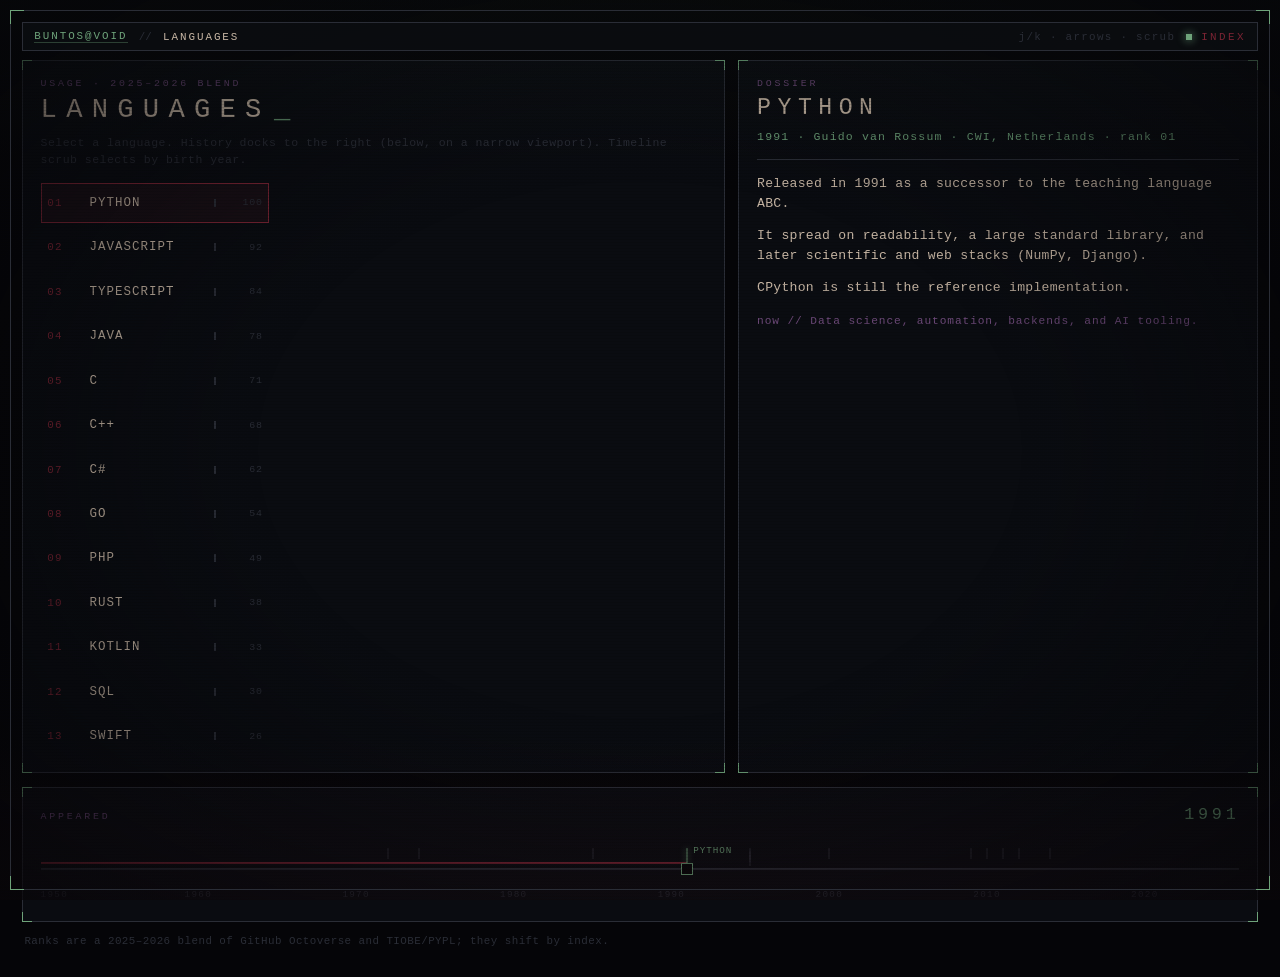
==== docs/langs.html @ 3c8556d7 "Add languages interactive page." ====
<!DOCTYPE html>
<html lang="en">
<head>
  <meta charset="utf-8" />
  <meta name="viewport" content="width=device-width, initial-scale=1" />
  <title>languages // buntos</title>
  <meta name="description" content="Most-used programming languages, ranked, with a brief history of each." />
  <link rel="stylesheet" href="./langs.css" />
</head>
<body>
  <div class="scan" aria-hidden="true"></div>
  <div class="vignette" aria-hidden="true"></div>
  <div class="frame" aria-hidden="true">
    <span class="tick tick-tl"></span>
    <span class="tick tick-tr"></span>
    <span class="tick tick-bl"></span>
    <span class="tick tick-br"></span>
  </div>

  <header class="rail">
    <a href="./">buntos@void</a>
    <span class="rail-sep" aria-hidden="true">//</span>
    <span class="rail-mark">languages</span>
    <span class="rail-spacer"></span>
    <span class="rail-keys">j/k · arrows · scrub</span>
    <span class="rail-live">index</span>
  </header>

  <main class="layout">
    <section class="panel chart" aria-labelledby="chart-title">
      <span class="tick tick-tl" aria-hidden="true"></span>
      <span class="tick tick-tr" aria-hidden="true"></span>
      <span class="tick tick-bl" aria-hidden="true"></span>
      <span class="tick tick-br" aria-hidden="true"></span>
      <p class="kicker">usage · 2025–2026 blend</p>
      <h1 id="chart-title">languages</h1>
      <p class="lede">Select a language. History docks to the right (below, on a narrow viewport). Timeline scrub selects by birth year.</p>
      <ol id="rank" class="rank" role="listbox" aria-label="Languages by blended usage rank" aria-activedescendant=""></ol>
    </section>

    <aside class="panel dock" aria-live="polite">
      <span class="tick tick-tl" aria-hidden="true"></span>
      <span class="tick tick-tr" aria-hidden="true"></span>
      <span class="tick tick-bl" aria-hidden="true"></span>
      <span class="tick tick-br" aria-hidden="true"></span>
      <p class="kicker">dossier</p>
      <p id="dock-name" class="dock-name">—</p>
      <p id="dock-meta" class="dock-meta"></p>
      <div id="dock-body" class="dock-body"></div>
      <p id="dock-now" class="dock-now"></p>
    </aside>
  </main>

  <section class="panel time" aria-labelledby="time-title">
    <span class="tick tick-tl" aria-hidden="true"></span>
    <span class="tick tick-tr" aria-hidden="true"></span>
    <span class="tick tick-bl" aria-hidden="true"></span>
    <span class="tick tick-br" aria-hidden="true"></span>
    <div class="time-head">
      <p class="kicker" id="time-title">appeared</p>
      <p id="year-readout" class="year-readout">1950</p>
    </div>
    <div class="time-track">
      <div id="time-fill" class="time-fill" aria-hidden="true"></div>
      <div id="time-marks" class="time-marks" aria-hidden="true"></div>
      <label class="sr-only" for="year">Timeline year</label>
      <input id="year" type="range" min="1950" max="2026" value="1950" step="1" />
    </div>
    <div class="time-decades" aria-hidden="true">
      <span style="left:0%">1950</span>
      <span style="left:13.16%">1960</span>
      <span style="left:26.32%">1970</span>
      <span style="left:39.47%">1980</span>
      <span style="left:52.63%">1990</span>
      <span style="left:65.79%">2000</span>
      <span style="left:78.95%">2010</span>
      <span style="left:92.11%">2020</span>
    </div>
  </section>

  <p class="footnote">Ranks are a 2025–2026 blend of GitHub Octoverse and TIOBE/PYPL; they shift by index.</p>

  <noscript>
    <p class="footnote">JavaScript is required to browse the index.</p>
  </noscript>

  <script src="./langs.js"></script>
</body>
</html>
---- docs/langs.css ----
:root {
  color-scheme: dark;
  --void: #050508;
  --panel: #0c0e12;
  --hairline: #2a2d36;
  --oxblood: #7a2433;
  --phosphor: #6ea37a;
  --bone: #c9b8a6;
  --violet: #6e4a7a;
  --font: ui-monospace, SFMono-Regular, Menlo, Consolas, monospace;
  --gutter: 22px;
  --year-min: 1950;
  --year-max: 2026;
}

* {
  box-sizing: border-box;
  margin: 0;
  padding: 0;
}

html,
body {
  min-height: 100%;
  background: var(--void);
  color: var(--bone);
  font-family: var(--font);
}

body {
  padding: calc(var(--gutter) + 2.4rem) var(--gutter) 1.2rem;
}

.sr-only {
  position: absolute;
  width: 1px;
  height: 1px;
  padding: 0;
  margin: -1px;
  overflow: hidden;
  clip: rect(0, 0, 0, 0);
  white-space: nowrap;
  border: 0;
}

.scan,
.vignette,
.frame {
  pointer-events: none;
  position: fixed;
}

.scan {
  inset: 0;
  z-index: 4;
  background: repeating-linear-gradient(
    to bottom,
    rgba(5, 5, 8, 0) 0,
    rgba(5, 5, 8, 0) 2px,
    rgba(5, 5, 8, 0.35) 3px
  );
  mix-blend-mode: multiply;
  opacity: 0.72;
}

.vignette {
  inset: 0;
  z-index: 5;
  background:
    radial-gradient(ellipse at center, transparent 42%, rgba(5, 5, 8, 0.72) 100%),
    linear-gradient(180deg, rgba(110, 163, 122, 0.04), transparent 18%, transparent 82%, rgba(122, 36, 51, 0.08));
}

.frame {
  inset: 10px;
  z-index: 6;
  border: 1px solid var(--hairline);
}

.tick {
  position: absolute;
  width: 14px;
  height: 14px;
  border-color: var(--phosphor);
  border-style: solid;
}

.tick-tl { top: -1px; left: -1px; border-width: 1px 0 0 1px; }
.tick-tr { top: -1px; right: -1px; border-width: 1px 1px 0 0; }
.tick-bl { bottom: -1px; left: -1px; border-width: 0 0 1px 1px; }
.tick-br { bottom: -1px; right: -1px; border-width: 0 1px 1px 0; }

.panel .tick {
  width: 10px;
  height: 10px;
}

.rail {
  position: fixed;
  z-index: 7;
  top: 22px;
  left: 22px;
  right: 22px;
  display: flex;
  align-items: center;
  gap: 0.7rem;
  padding: 0.45rem 0.7rem;
  border: 1px solid var(--hairline);
  background: rgba(12, 14, 18, 0.82);
  color: var(--phosphor);
  font-size: 0.68rem;
  letter-spacing: 0.18em;
  text-transform: uppercase;
}

.rail a {
  color: var(--phosphor);
  text-decoration: none;
  border-bottom: 1px solid rgba(110, 163, 122, 0.35);
}

.rail a:hover,
.rail a:focus-visible {
  color: var(--bone);
  border-bottom-color: var(--oxblood);
  outline: none;
}

.rail-mark { color: var(--bone); }
.rail-sep { color: var(--hairline); letter-spacing: 0; }
.rail-spacer { flex: 1; }
.rail-keys {
  color: var(--hairline);
  letter-spacing: 0.12em;
  text-transform: none;
}

.rail-live {
  color: var(--oxblood);
  letter-spacing: 0.22em;
}

.rail-live::before {
  content: "";
  display: inline-block;
  width: 6px;
  height: 6px;
  margin-right: 0.55rem;
  vertical-align: middle;
  background: var(--phosphor);
  box-shadow: 0 0 8px var(--phosphor);
}

.layout {
  position: relative;
  z-index: 3;
  display: grid;
  grid-template-columns: minmax(0, 1.15fr) minmax(16rem, 0.85fr);
  gap: 0.85rem;
}

.panel {
  position: relative;
  border: 1px solid var(--hairline);
  background: rgba(12, 14, 18, 0.9);
  padding: 1.05rem 1.1rem 1rem;
}

.kicker {
  color: var(--violet);
  font-size: 0.62rem;
  letter-spacing: 0.28em;
  text-transform: uppercase;
}

h1 {
  margin-top: 0.3rem;
  color: var(--bone);
  font-size: clamp(1.2rem, 2.6vw, 1.7rem);
  font-weight: 500;
  letter-spacing: 0.34em;
  text-transform: uppercase;
}

h1::after {
  content: "_";
  margin-left: 0.12em;
  color: var(--phosphor);
  animation: caret 1.1s steps(1) infinite;
}

.lede {
  margin: 0.55rem 0 0.9rem;
  color: var(--hairline);
  font-size: 0.72rem;
  letter-spacing: 0.04em;
  line-height: 1.5;
  max-width: 42rem;
}

.rank {
  list-style: none;
  display: flex;
  flex-direction: column;
  gap: 0.28rem;
}

.row {
  display: grid;
  grid-template-columns: 2.1rem 7.2rem minmax(0, 1fr) 2.4rem;
  align-items: center;
  gap: 0.55rem;
  min-height: 2.5rem;
  padding: 0.2rem 0.35rem;
  border: 1px solid transparent;
  background: transparent;
  color: inherit;
  font: inherit;
  text-align: left;
  cursor: pointer;
  touch-action: manipulation;
}

.row:hover,
.row:focus-visible {
  border-color: var(--hairline);
  background: rgba(110, 163, 122, 0.05);
  outline: none;
}

.row[aria-selected="true"] {
  border-color: var(--oxblood);
  background: rgba(122, 36, 51, 0.12);
}

.n {
  color: var(--oxblood);
  font-size: 0.68rem;
  letter-spacing: 0.12em;
}

.lang {
  color: var(--bone);
  font-size: 0.78rem;
  letter-spacing: 0.08em;
  text-transform: uppercase;
  white-space: nowrap;
  overflow: hidden;
  text-overflow: ellipsis;
}

.track {
  height: 8px;
  border: 1px solid var(--hairline);
  background: rgba(5, 5, 8, 0.8);
}

.fill {
  display: block;
  height: 100%;
  width: 0;
  background: var(--phosphor);
  transform-origin: left center;
  transition: width 160ms ease-out;
}

.row[aria-selected="true"] .fill {
  background: var(--bone);
}

.idx {
  color: var(--hairline);
  font-size: 0.62rem;
  letter-spacing: 0.08em;
  text-align: right;
}

.dock {
  min-height: 18rem;
}

.dock-name {
  margin-top: 0.35rem;
  color: var(--bone);
  font-size: clamp(1.05rem, 2.2vw, 1.45rem);
  letter-spacing: 0.28em;
  text-transform: uppercase;
}

.dock-meta {
  margin-top: 0.45rem;
  color: var(--phosphor);
  font-size: 0.72rem;
  letter-spacing: 0.1em;
  line-height: 1.55;
}

.dock-body {
  margin-top: 0.85rem;
  padding-top: 0.85rem;
  border-top: 1px solid var(--hairline);
}

.dock-body p {
  color: var(--bone);
  font-size: 0.82rem;
  line-height: 1.55;
  letter-spacing: 0.02em;
}

.dock-body p + p {
  margin-top: 0.7rem;
}

.dock-now {
  margin-top: 0.95rem;
  color: var(--violet);
  font-size: 0.7rem;
  letter-spacing: 0.08em;
  line-height: 1.5;
}

.time {
  position: relative;
  z-index: 3;
  margin-top: 0.85rem;
}

.time-head {
  display: flex;
  align-items: baseline;
  justify-content: space-between;
  gap: 1rem;
}

.year-readout {
  color: var(--phosphor);
  font-size: 1.05rem;
  letter-spacing: 0.22em;
}

.time-track {
  position: relative;
  margin-top: 1.35rem;
  height: 2.4rem;
}

.time-fill {
  position: absolute;
  left: 0;
  top: 1.05rem;
  height: 2px;
  width: 0;
  background: var(--oxblood);
  pointer-events: none;
}

.time-marks {
  position: absolute;
  inset: 0 0 auto 0;
  height: 100%;
  pointer-events: none;
}

.mark {
  position: absolute;
  top: 0.15rem;
  width: 1px;
  height: 0.7rem;
  background: var(--hairline);
  transform: translateX(-0.5px);
}

.mark.is-on {
  height: 1.15rem;
  background: var(--phosphor);
  box-shadow: 0 0 6px var(--phosphor);
}

.mark-lab {
  position: absolute;
  top: -0.05rem;
  left: 4px;
  color: var(--phosphor);
  font-size: 0.58rem;
  letter-spacing: 0.1em;
  text-transform: uppercase;
  white-space: nowrap;
}

.time-track input[type="range"] {
  position: absolute;
  left: 0;
  right: 0;
  top: 0.7rem;
  width: 100%;
  height: 1.6rem;
  margin: 0;
  background: transparent;
  -webkit-appearance: none;
  appearance: none;
  cursor: ew-resize;
}

.time-track input[type="range"]::-webkit-slider-runnable-track {
  height: 2px;
  background: var(--hairline);
}

.time-track input[type="range"]::-moz-range-track {
  height: 2px;
  background: var(--hairline);
  border: 0;
}

.time-track input[type="range"]::-webkit-slider-thumb {
  -webkit-appearance: none;
  appearance: none;
  width: 12px;
  height: 12px;
  margin-top: -5px;
  border: 1px solid var(--phosphor);
  background: var(--void);
  border-radius: 0;
}

.time-track input[type="range"]::-moz-range-thumb {
  width: 12px;
  height: 12px;
  border: 1px solid var(--phosphor);
  background: var(--void);
  border-radius: 0;
}

.time-track input[type="range"]:focus-visible {
  outline: 1px solid var(--phosphor);
  outline-offset: 4px;
}

.time-decades {
  position: relative;
  height: 1rem;
  margin-top: 0.35rem;
  color: var(--hairline);
  font-size: 0.58rem;
  letter-spacing: 0.14em;
}

.time-decades span {
  position: absolute;
  top: 0;
  transform: translateX(-50%);
}

.time-decades span:first-child {
  transform: none;
}

.footnote {
  position: relative;
  z-index: 3;
  margin: 0.75rem 0.15rem 0.4rem;
  color: var(--hairline);
  font-size: 0.68rem;
  letter-spacing: 0.04em;
  line-height: 1.45;
}

@keyframes caret {
  50% { opacity: 0; }
}

@media (prefers-reduced-motion: reduce) {
  h1::after { animation: none; }
  .fill { transition: none; }
  .scan { opacity: 0.35; }
}

@media (max-width: 860px) {
  .layout {
    grid-template-columns: 1fr;
  }

  .rail {
    letter-spacing: 0.1em;
    gap: 0.4rem;
  }

  .rail-keys,
  .rail-live {
    display: none;
  }

  .row {
    grid-template-columns: 1.8rem 6.2rem minmax(0, 1fr) 2.2rem;
    min-height: 2.7rem;
  }

  .dock {
    min-height: 0;
  }
}

@media (max-width: 520px) {
  body {
    padding: calc(var(--gutter) + 2.6rem) 0.85rem 1rem;
  }

  .rail {
    left: 12px;
    right: 12px;
    top: 16px;
  }

  .row {
    grid-template-columns: 1.6rem minmax(0, 1fr);
    grid-template-rows: auto auto;
    min-height: 2.85rem;
    padding: 0.35rem 0.4rem;
  }

  .track {
    grid-column: 2 / -1;
  }

  .idx {
    display: none;
  }

  .time-decades span:nth-child(even) {
    display: none;
  }
}
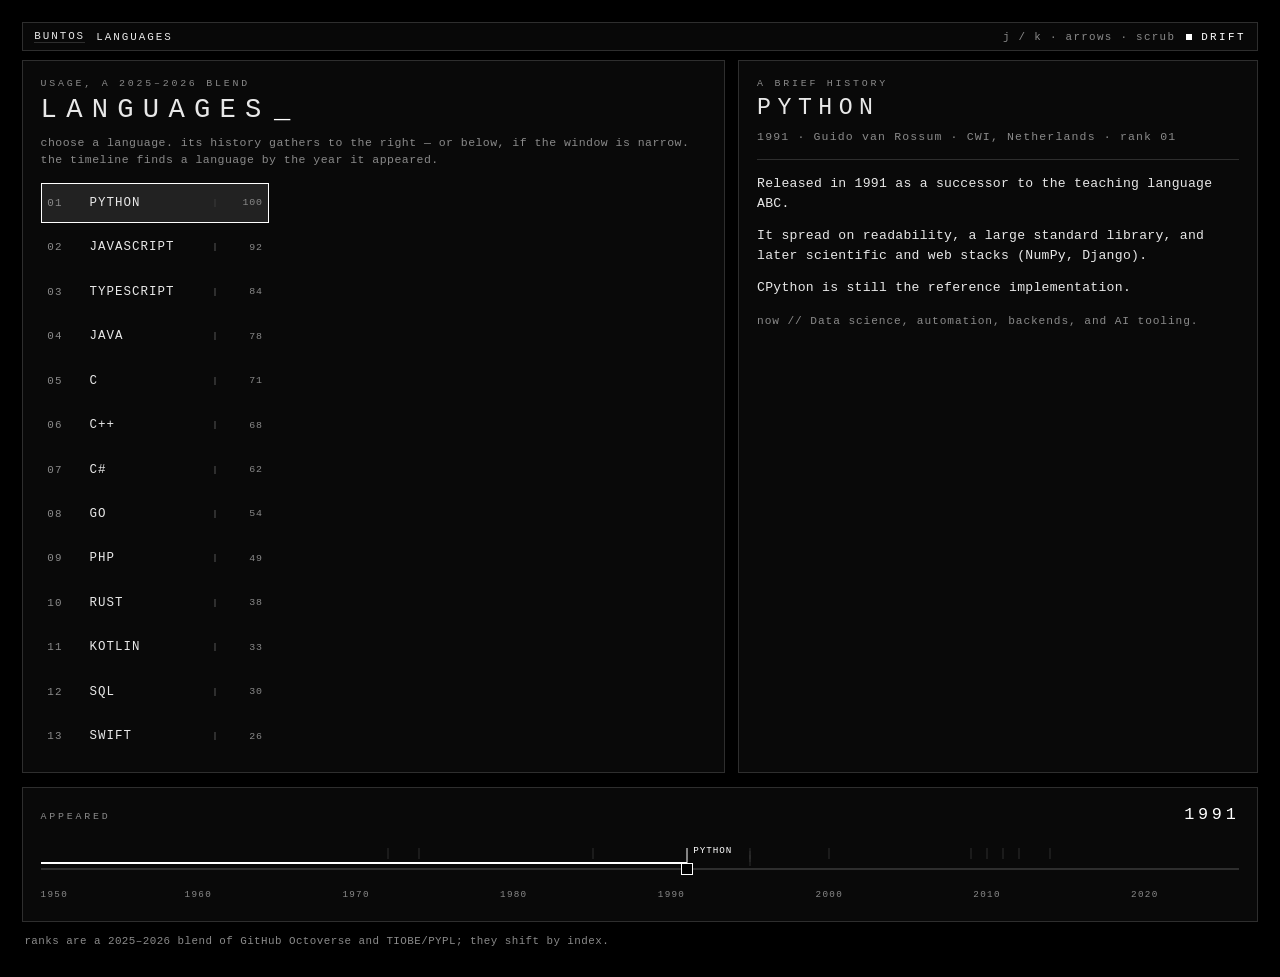
==== commit 64d999e8: "Restyle languages page HTML as fog and drift." ====
--- a/docs/langs.html
+++ b/docs/langs.html
@@ -3,47 +3,35 @@
 <head>
   <meta charset="utf-8" />
   <meta name="viewport" content="width=device-width, initial-scale=1" />
-  <title>languages // buntos</title>
+  <title>languages · buntos</title>
   <meta name="description" content="Most-used programming languages, ranked, with a brief history of each." />
   <link rel="stylesheet" href="./langs.css" />
 </head>
 <body>
-  <div class="scan" aria-hidden="true"></div>
-  <div class="vignette" aria-hidden="true"></div>
-  <div class="frame" aria-hidden="true">
-    <span class="tick tick-tl"></span>
-    <span class="tick tick-tr"></span>
-    <span class="tick tick-bl"></span>
-    <span class="tick tick-br"></span>
+  <div class="mist" aria-hidden="true">
+    <span class="orb orb-a"></span>
+    <span class="orb orb-b"></span>
+    <span class="orb orb-c"></span>
   </div>
 
   <header class="rail">
-    <a href="./">buntos@void</a>
-    <span class="rail-sep" aria-hidden="true">//</span>
+    <a href="./">Buntos</a>
     <span class="rail-mark">languages</span>
     <span class="rail-spacer"></span>
-    <span class="rail-keys">j/k · arrows · scrub</span>
-    <span class="rail-live">index</span>
+    <span class="rail-keys">j / k · arrows · scrub</span>
+    <span class="rail-live">drift</span>
   </header>
 
   <main class="layout">
     <section class="panel chart" aria-labelledby="chart-title">
-      <span class="tick tick-tl" aria-hidden="true"></span>
-      <span class="tick tick-tr" aria-hidden="true"></span>
-      <span class="tick tick-bl" aria-hidden="true"></span>
-      <span class="tick tick-br" aria-hidden="true"></span>
-      <p class="kicker">usage · 2025–2026 blend</p>
+      <p class="kicker">usage, a 2025–2026 blend</p>
       <h1 id="chart-title">languages</h1>
-      <p class="lede">Select a language. History docks to the right (below, on a narrow viewport). Timeline scrub selects by birth year.</p>
+      <p class="lede">choose a language. its history gathers to the right — or below, if the window is narrow. the timeline finds a language by the year it appeared.</p>
       <ol id="rank" class="rank" role="listbox" aria-label="Languages by blended usage rank" aria-activedescendant=""></ol>
     </section>
 
     <aside class="panel dock" aria-live="polite">
-      <span class="tick tick-tl" aria-hidden="true"></span>
-      <span class="tick tick-tr" aria-hidden="true"></span>
-      <span class="tick tick-bl" aria-hidden="true"></span>
-      <span class="tick tick-br" aria-hidden="true"></span>
-      <p class="kicker">dossier</p>
+      <p class="kicker">a brief history</p>
       <p id="dock-name" class="dock-name">—</p>
       <p id="dock-meta" class="dock-meta"></p>
       <div id="dock-body" class="dock-body"></div>
@@ -52,10 +40,6 @@
   </main>
 
   <section class="panel time" aria-labelledby="time-title">
-    <span class="tick tick-tl" aria-hidden="true"></span>
-    <span class="tick tick-tr" aria-hidden="true"></span>
-    <span class="tick tick-bl" aria-hidden="true"></span>
-    <span class="tick tick-br" aria-hidden="true"></span>
     <div class="time-head">
       <p class="kicker" id="time-title">appeared</p>
       <p id="year-readout" class="year-readout">1950</p>
@@ -78,10 +62,10 @@
     </div>
   </section>
 
-  <p class="footnote">Ranks are a 2025–2026 blend of GitHub Octoverse and TIOBE/PYPL; they shift by index.</p>
+  <p class="footnote">ranks are a 2025–2026 blend of GitHub Octoverse and TIOBE/PYPL; they shift by index.</p>
 
   <noscript>
-    <p class="footnote">JavaScript is required to browse the index.</p>
+    <p class="footnote">javascript is needed to wander the list.</p>
   </noscript>
 
   <script src="./langs.js"></script>
--- a/docs/langs.css
+++ b/docs/langs.css
@@ -1,12 +1,11 @@
 :root {
   color-scheme: dark;
-  --void: #050508;
-  --panel: #0c0e12;
-  --hairline: #2a2d36;
-  --oxblood: #7a2433;
-  --phosphor: #6ea37a;
-  --bone: #c9b8a6;
-  --violet: #6e4a7a;
+  --void: #000000;
+  --panel: #0a0a0a;
+  --hairline: #2e2e2e;
+  --dim: #8a8a8a;
+  --paper: #e8e8e8;
+  --white: #ffffff;
   --font: ui-monospace, SFMono-Regular, Menlo, Consolas, monospace;
   --gutter: 22px;
   --year-min: 1950;
@@ -23,7 +22,7 @@
 body {
   min-height: 100%;
   background: var(--void);
-  color: var(--bone);
+  color: var(--paper);
   font-family: var(--font);
 }
 
@@ -55,20 +54,22 @@
   z-index: 4;
   background: repeating-linear-gradient(
     to bottom,
-    rgba(5, 5, 8, 0) 0,
-    rgba(5, 5, 8, 0) 2px,
-    rgba(5, 5, 8, 0.35) 3px
+    rgba(0, 0, 0, 0) 0,
+    rgba(0, 0, 0, 0) 2px,
+    rgba(0, 0, 0, 0.42) 3px
   );
   mix-blend-mode: multiply;
-  opacity: 0.72;
+  opacity: 0.78;
 }
 
 .vignette {
   inset: 0;
   z-index: 5;
-  background:
-    radial-gradient(ellipse at center, transparent 42%, rgba(5, 5, 8, 0.72) 100%),
-    linear-gradient(180deg, rgba(110, 163, 122, 0.04), transparent 18%, transparent 82%, rgba(122, 36, 51, 0.08));
+  background: radial-gradient(
+    ellipse at center,
+    rgba(0, 0, 0, 0) 42%,
+    rgba(0, 0, 0, 0.82) 100%
+  );
 }
 
 .frame {
@@ -81,7 +82,7 @@
   position: absolute;
   width: 14px;
   height: 14px;
-  border-color: var(--phosphor);
+  border-color: var(--white);
   border-style: solid;
 }
 
@@ -106,37 +107,37 @@
   gap: 0.7rem;
   padding: 0.45rem 0.7rem;
   border: 1px solid var(--hairline);
-  background: rgba(12, 14, 18, 0.82);
-  color: var(--phosphor);
+  background: rgba(10, 10, 10, 0.88);
+  color: var(--dim);
   font-size: 0.68rem;
   letter-spacing: 0.18em;
   text-transform: uppercase;
 }
 
 .rail a {
-  color: var(--phosphor);
+  color: var(--paper);
   text-decoration: none;
-  border-bottom: 1px solid rgba(110, 163, 122, 0.35);
+  border-bottom: 1px solid var(--hairline);
 }
 
 .rail a:hover,
 .rail a:focus-visible {
-  color: var(--bone);
-  border-bottom-color: var(--oxblood);
+  color: var(--white);
+  border-bottom-color: var(--white);
   outline: none;
 }
 
-.rail-mark { color: var(--bone); }
+.rail-mark { color: var(--paper); }
 .rail-sep { color: var(--hairline); letter-spacing: 0; }
 .rail-spacer { flex: 1; }
 .rail-keys {
-  color: var(--hairline);
+  color: var(--dim);
   letter-spacing: 0.12em;
   text-transform: none;
 }
 
 .rail-live {
-  color: var(--oxblood);
+  color: var(--white);
   letter-spacing: 0.22em;
 }
 
@@ -147,8 +148,7 @@
   height: 6px;
   margin-right: 0.55rem;
   vertical-align: middle;
-  background: var(--phosphor);
-  box-shadow: 0 0 8px var(--phosphor);
+  background: var(--white);
 }
 
 .layout {
@@ -162,12 +162,12 @@
 .panel {
   position: relative;
   border: 1px solid var(--hairline);
-  background: rgba(12, 14, 18, 0.9);
+  background: rgba(10, 10, 10, 0.92);
   padding: 1.05rem 1.1rem 1rem;
 }
 
 .kicker {
-  color: var(--violet);
+  color: var(--dim);
   font-size: 0.62rem;
   letter-spacing: 0.28em;
   text-transform: uppercase;
@@ -175,7 +175,7 @@
 
 h1 {
   margin-top: 0.3rem;
-  color: var(--bone);
+  color: var(--paper);
   font-size: clamp(1.2rem, 2.6vw, 1.7rem);
   font-weight: 500;
   letter-spacing: 0.34em;
@@ -185,13 +185,13 @@
 h1::after {
   content: "_";
   margin-left: 0.12em;
-  color: var(--phosphor);
+  color: var(--white);
   animation: caret 1.1s steps(1) infinite;
 }
 
 .lede {
   margin: 0.55rem 0 0.9rem;
-  color: var(--hairline);
+  color: var(--dim);
   font-size: 0.72rem;
   letter-spacing: 0.04em;
   line-height: 1.5;
@@ -223,24 +223,24 @@
 
 .row:hover,
 .row:focus-visible {
-  border-color: var(--hairline);
-  background: rgba(110, 163, 122, 0.05);
+  border-color: var(--white);
+  background: rgba(255, 255, 255, 0.06);
   outline: none;
 }
 
 .row[aria-selected="true"] {
-  border-color: var(--oxblood);
-  background: rgba(122, 36, 51, 0.12);
+  border-color: var(--white);
+  background: rgba(255, 255, 255, 0.1);
 }
 
 .n {
-  color: var(--oxblood);
+  color: var(--dim);
   font-size: 0.68rem;
   letter-spacing: 0.12em;
 }
 
 .lang {
-  color: var(--bone);
+  color: var(--paper);
   font-size: 0.78rem;
   letter-spacing: 0.08em;
   text-transform: uppercase;
@@ -252,24 +252,26 @@
 .track {
   height: 8px;
   border: 1px solid var(--hairline);
-  background: rgba(5, 5, 8, 0.8);
+  background: var(--void);
 }
 
 .fill {
   display: block;
   height: 100%;
   width: 0;
-  background: var(--phosphor);
+  background: var(--dim);
   transform-origin: left center;
   transition: width 160ms ease-out;
 }
 
+.row:hover .fill,
+.row:focus-visible .fill,
 .row[aria-selected="true"] .fill {
-  background: var(--bone);
+  background: var(--white);
 }
 
 .idx {
-  color: var(--hairline);
+  color: var(--dim);
   font-size: 0.62rem;
   letter-spacing: 0.08em;
   text-align: right;
@@ -281,7 +283,7 @@
 
 .dock-name {
   margin-top: 0.35rem;
-  color: var(--bone);
+  color: var(--paper);
   font-size: clamp(1.05rem, 2.2vw, 1.45rem);
   letter-spacing: 0.28em;
   text-transform: uppercase;
@@ -289,7 +291,7 @@
 
 .dock-meta {
   margin-top: 0.45rem;
-  color: var(--phosphor);
+  color: var(--dim);
   font-size: 0.72rem;
   letter-spacing: 0.1em;
   line-height: 1.55;
@@ -302,7 +304,7 @@
 }
 
 .dock-body p {
-  color: var(--bone);
+  color: var(--paper);
   font-size: 0.82rem;
   line-height: 1.55;
   letter-spacing: 0.02em;
@@ -314,7 +316,7 @@
 
 .dock-now {
   margin-top: 0.95rem;
-  color: var(--violet);
+  color: var(--dim);
   font-size: 0.7rem;
   letter-spacing: 0.08em;
   line-height: 1.5;
@@ -334,7 +336,7 @@
 }
 
 .year-readout {
-  color: var(--phosphor);
+  color: var(--white);
   font-size: 1.05rem;
   letter-spacing: 0.22em;
 }
@@ -351,7 +353,7 @@
   top: 1.05rem;
   height: 2px;
   width: 0;
-  background: var(--oxblood);
+  background: var(--white);
   pointer-events: none;
 }
 
@@ -373,15 +375,14 @@
 
 .mark.is-on {
   height: 1.15rem;
-  background: var(--phosphor);
-  box-shadow: 0 0 6px var(--phosphor);
+  background: var(--white);
 }
 
 .mark-lab {
   position: absolute;
   top: -0.05rem;
   left: 4px;
-  color: var(--phosphor);
+  color: var(--white);
   font-size: 0.58rem;
   letter-spacing: 0.1em;
   text-transform: uppercase;
@@ -419,7 +420,7 @@
   width: 12px;
   height: 12px;
   margin-top: -5px;
-  border: 1px solid var(--phosphor);
+  border: 1px solid var(--white);
   background: var(--void);
   border-radius: 0;
 }
@@ -427,13 +428,13 @@
 .time-track input[type="range"]::-moz-range-thumb {
   width: 12px;
   height: 12px;
-  border: 1px solid var(--phosphor);
+  border: 1px solid var(--white);
   background: var(--void);
   border-radius: 0;
 }
 
 .time-track input[type="range"]:focus-visible {
-  outline: 1px solid var(--phosphor);
+  outline: 1px solid var(--white);
   outline-offset: 4px;
 }
 
@@ -441,7 +442,7 @@
   position: relative;
   height: 1rem;
   margin-top: 0.35rem;
-  color: var(--hairline);
+  color: var(--dim);
   font-size: 0.58rem;
   letter-spacing: 0.14em;
 }
@@ -460,7 +461,7 @@
   position: relative;
   z-index: 3;
   margin: 0.75rem 0.15rem 0.4rem;
-  color: var(--hairline);
+  color: var(--dim);
   font-size: 0.68rem;
   letter-spacing: 0.04em;
   line-height: 1.45;
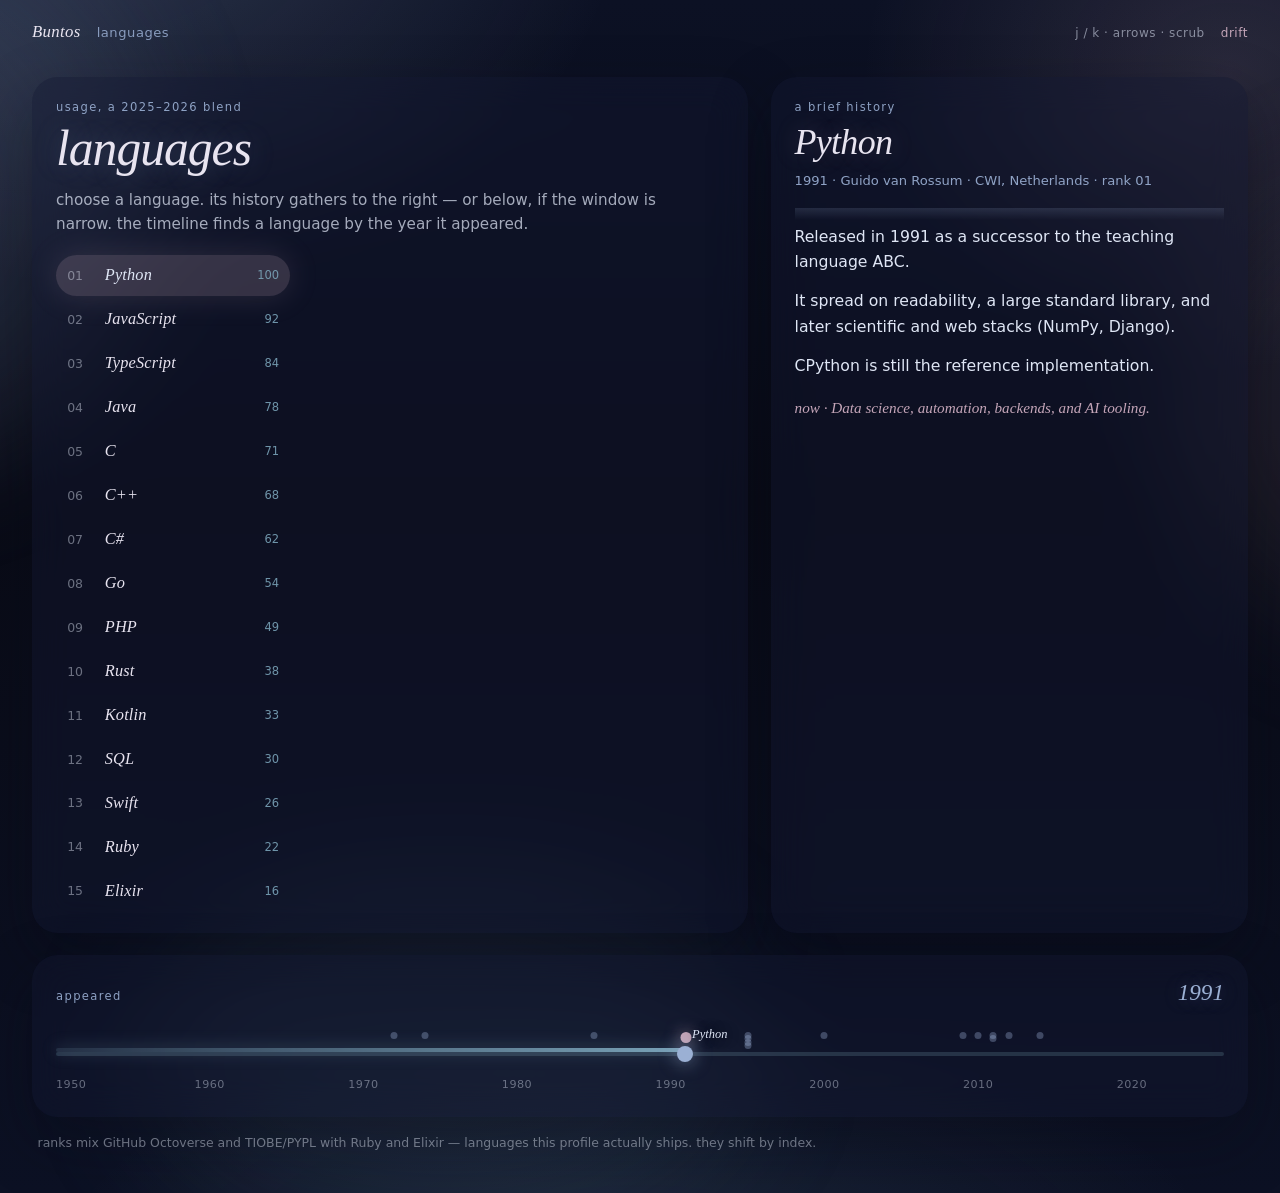
==== commit 9692c18e: "Note Ruby and Elixir in the languages footnote" ====
--- a/docs/langs.html
+++ b/docs/langs.html
@@ -62,7 +62,7 @@
     </div>
   </section>
 
-  <p class="footnote">ranks are a 2025–2026 blend of GitHub Octoverse and TIOBE/PYPL; they shift by index.</p>
+  <p class="footnote">ranks mix GitHub Octoverse and TIOBE/PYPL with Ruby and Elixir — languages this profile actually ships. they shift by index.</p>
 
   <noscript>
     <p class="footnote">javascript is needed to wander the list.</p>
--- a/docs/langs.css
+++ b/docs/langs.css
@@ -1,13 +1,16 @@
 :root {
   color-scheme: dark;
-  --void: #000000;
-  --panel: #0a0a0a;
-  --hairline: #2e2e2e;
-  --dim: #8a8a8a;
-  --paper: #e8e8e8;
-  --white: #ffffff;
-  --font: ui-monospace, SFMono-Regular, Menlo, Consolas, monospace;
-  --gutter: 22px;
+  --night: #090b16;
+  --fog: #0c1124;
+  --mist: #141a33;
+  --ink: #e8e4f0;
+  --veil: #dfe6f5;
+  --rose: #c4a5b8;
+  --water: #7aa3b8;
+  --bloom: #9bb0d4;
+  --serif: Georgia, "Iowan Old Style", "Palatino Linotype", Palatino, serif;
+  --sans: system-ui, -apple-system, "Segoe UI", sans-serif;
+  --gutter: 2rem;
   --year-min: 1950;
   --year-max: 2026;
 }
@@ -21,13 +24,20 @@
 html,
 body {
   min-height: 100%;
-  background: var(--void);
-  color: var(--paper);
-  font-family: var(--font);
+  background: var(--night);
+  color: var(--ink);
+  font-family: var(--sans);
 }
 
 body {
-  padding: calc(var(--gutter) + 2.4rem) var(--gutter) 1.2rem;
+  position: relative;
+  overflow-x: hidden;
+  padding: calc(var(--gutter) + 2.8rem) var(--gutter) 2rem;
+  background:
+    radial-gradient(ellipse 70% 55% at 8% -8%, rgba(155, 176, 212, 0.22), transparent 58%),
+    radial-gradient(ellipse 55% 48% at 96% 6%, rgba(196, 165, 184, 0.16), transparent 52%),
+    radial-gradient(ellipse 80% 40% at 50% 108%, rgba(122, 163, 184, 0.14), transparent 58%),
+    linear-gradient(180deg, var(--fog) 0%, var(--night) 42%, #0c1124 100%);
 }
 
 .sr-only {
@@ -42,238 +52,248 @@
   border: 0;
 }
 
-.scan,
-.vignette,
-.frame {
+.mist {
   pointer-events: none;
   position: fixed;
-}
-
-.scan {
-  inset: 0;
-  z-index: 4;
-  background: repeating-linear-gradient(
-    to bottom,
-    rgba(0, 0, 0, 0) 0,
-    rgba(0, 0, 0, 0) 2px,
-    rgba(0, 0, 0, 0.42) 3px
-  );
-  mix-blend-mode: multiply;
-  opacity: 0.78;
-}
-
-.vignette {
-  inset: 0;
-  z-index: 5;
-  background: radial-gradient(
-    ellipse at center,
-    rgba(0, 0, 0, 0) 42%,
-    rgba(0, 0, 0, 0.82) 100%
-  );
-}
-
-.frame {
-  inset: 10px;
-  z-index: 6;
-  border: 1px solid var(--hairline);
-}
-
-.tick {
-  position: absolute;
-  width: 14px;
-  height: 14px;
-  border-color: var(--white);
-  border-style: solid;
-}
-
-.tick-tl { top: -1px; left: -1px; border-width: 1px 0 0 1px; }
-.tick-tr { top: -1px; right: -1px; border-width: 1px 1px 0 0; }
-.tick-bl { bottom: -1px; left: -1px; border-width: 0 0 1px 1px; }
-.tick-br { bottom: -1px; right: -1px; border-width: 0 1px 1px 0; }
-
-.panel .tick {
-  width: 10px;
-  height: 10px;
+  inset: -20%;
+  z-index: 0;
+}
+
+.orb {
+  position: absolute;
+  border-radius: 50%;
+  filter: blur(72px);
+  opacity: 0.55;
+  will-change: transform;
+}
+
+.orb-a {
+  width: 42vw;
+  height: 42vw;
+  min-width: 18rem;
+  min-height: 18rem;
+  left: -8%;
+  top: 8%;
+  background: rgba(155, 176, 212, 0.28);
+  animation: drift-a 36s ease-in-out infinite;
+}
+
+.orb-b {
+  width: 36vw;
+  height: 36vw;
+  min-width: 16rem;
+  min-height: 16rem;
+  right: -6%;
+  top: 28%;
+  background: rgba(196, 165, 184, 0.22);
+  animation: drift-b 44s ease-in-out infinite;
+}
+
+.orb-c {
+  width: 48vw;
+  height: 28vw;
+  min-width: 20rem;
+  min-height: 12rem;
+  left: 22%;
+  bottom: -12%;
+  background: rgba(122, 163, 184, 0.2);
+  animation: drift-c 40s ease-in-out infinite;
+}
+
+@keyframes drift-a {
+  0%, 100% { transform: translate(0, 0) scale(1); }
+  50% { transform: translate(6%, 8%) scale(1.08); }
+}
+
+@keyframes drift-b {
+  0%, 100% { transform: translate(0, 0) scale(1); }
+  50% { transform: translate(-8%, -5%) scale(1.12); }
+}
+
+@keyframes drift-c {
+  0%, 100% { transform: translate(0, 0) scale(1); }
+  50% { transform: translate(4%, -10%) scale(1.05); }
 }
 
 .rail {
   position: fixed;
-  z-index: 7;
-  top: 22px;
-  left: 22px;
-  right: 22px;
+  z-index: 4;
+  top: 1.35rem;
+  left: var(--gutter);
+  right: var(--gutter);
   display: flex;
-  align-items: center;
-  gap: 0.7rem;
-  padding: 0.45rem 0.7rem;
-  border: 1px solid var(--hairline);
-  background: rgba(10, 10, 10, 0.88);
-  color: var(--dim);
-  font-size: 0.68rem;
-  letter-spacing: 0.18em;
-  text-transform: uppercase;
+  align-items: baseline;
+  gap: 1rem;
+  color: var(--veil);
+  font-size: 0.82rem;
+  letter-spacing: 0.04em;
+  text-transform: lowercase;
 }
 
 .rail a {
-  color: var(--paper);
+  color: var(--ink);
+  font-family: var(--serif);
+  font-style: italic;
+  font-size: 1.05rem;
+  letter-spacing: 0.02em;
   text-decoration: none;
-  border-bottom: 1px solid var(--hairline);
+  text-transform: none;
 }
 
 .rail a:hover,
 .rail a:focus-visible {
-  color: var(--white);
-  border-bottom-color: var(--white);
+  color: var(--bloom);
   outline: none;
 }
 
-.rail-mark { color: var(--paper); }
-.rail-sep { color: var(--hairline); letter-spacing: 0; }
+.rail-mark {
+  color: var(--bloom);
+  opacity: 0.85;
+}
+
 .rail-spacer { flex: 1; }
+
 .rail-keys {
-  color: var(--dim);
+  color: rgba(223, 230, 245, 0.55);
+  font-size: 0.75rem;
+}
+
+.rail-live {
+  color: var(--rose);
+  font-size: 0.75rem;
+}
+
+.layout,
+.time,
+.footnote {
+  position: relative;
+  z-index: 2;
+}
+
+.layout {
+  display: grid;
+  grid-template-columns: minmax(0, 1.2fr) minmax(16rem, 0.8fr);
+  gap: 1.4rem;
+}
+
+.panel {
+  background: rgba(20, 26, 51, 0.42);
+  border-radius: 1.6rem;
+  padding: 1.45rem 1.5rem 1.35rem;
+  box-shadow: 0 24px 60px rgba(9, 11, 22, 0.35);
+  backdrop-filter: blur(18px);
+}
+
+.kicker {
+  color: rgba(155, 176, 212, 0.9);
+  font-size: 0.72rem;
   letter-spacing: 0.12em;
-  text-transform: none;
-}
-
-.rail-live {
-  color: var(--white);
-  letter-spacing: 0.22em;
-}
-
-.rail-live::before {
-  content: "";
-  display: inline-block;
-  width: 6px;
-  height: 6px;
-  margin-right: 0.55rem;
-  vertical-align: middle;
-  background: var(--white);
-}
-
-.layout {
-  position: relative;
-  z-index: 3;
-  display: grid;
-  grid-template-columns: minmax(0, 1.15fr) minmax(16rem, 0.85fr);
-  gap: 0.85rem;
-}
-
-.panel {
-  position: relative;
-  border: 1px solid var(--hairline);
-  background: rgba(10, 10, 10, 0.92);
-  padding: 1.05rem 1.1rem 1rem;
-}
-
-.kicker {
-  color: var(--dim);
-  font-size: 0.62rem;
-  letter-spacing: 0.28em;
-  text-transform: uppercase;
+  text-transform: lowercase;
 }
 
 h1 {
-  margin-top: 0.3rem;
-  color: var(--paper);
-  font-size: clamp(1.2rem, 2.6vw, 1.7rem);
-  font-weight: 500;
-  letter-spacing: 0.34em;
-  text-transform: uppercase;
-}
-
-h1::after {
-  content: "_";
-  margin-left: 0.12em;
-  color: var(--white);
-  animation: caret 1.1s steps(1) infinite;
+  margin-top: 0.35rem;
+  color: var(--ink);
+  font-family: var(--serif);
+  font-size: clamp(2rem, 4.4vw, 3.1rem);
+  font-weight: 400;
+  font-style: italic;
+  letter-spacing: -0.02em;
+  text-transform: lowercase;
+  text-shadow: 0 0 28px rgba(155, 176, 212, 0.28);
 }
 
 .lede {
-  margin: 0.55rem 0 0.9rem;
-  color: var(--dim);
-  font-size: 0.72rem;
-  letter-spacing: 0.04em;
-  line-height: 1.5;
-  max-width: 42rem;
+  margin: 0.7rem 0 1.15rem;
+  color: rgba(223, 230, 245, 0.72);
+  font-size: 0.95rem;
+  line-height: 1.6;
+  max-width: 38rem;
 }
 
 .rank {
   list-style: none;
   display: flex;
   flex-direction: column;
-  gap: 0.28rem;
+  gap: 0.2rem;
 }
 
 .row {
   display: grid;
-  grid-template-columns: 2.1rem 7.2rem minmax(0, 1fr) 2.4rem;
+  grid-template-columns: 1.7rem 7.4rem minmax(0, 1fr) 2.2rem;
   align-items: center;
-  gap: 0.55rem;
-  min-height: 2.5rem;
-  padding: 0.2rem 0.35rem;
-  border: 1px solid transparent;
+  gap: 0.65rem;
+  min-height: 2.55rem;
+  padding: 0.28rem 0.7rem;
+  border: 0;
+  border-radius: 999px;
   background: transparent;
   color: inherit;
   font: inherit;
   text-align: left;
   cursor: pointer;
   touch-action: manipulation;
+  transition: background 220ms ease, box-shadow 220ms ease;
 }
 
 .row:hover,
 .row:focus-visible {
-  border-color: var(--white);
-  background: rgba(255, 255, 255, 0.06);
+  background: rgba(155, 176, 212, 0.12);
   outline: none;
 }
 
 .row[aria-selected="true"] {
-  border-color: var(--white);
-  background: rgba(255, 255, 255, 0.1);
+  background: rgba(196, 165, 184, 0.22);
+  box-shadow: 0 0 32px rgba(196, 165, 184, 0.16);
 }
 
 .n {
-  color: var(--dim);
-  font-size: 0.68rem;
-  letter-spacing: 0.12em;
+  color: rgba(223, 230, 245, 0.45);
+  font-size: 0.78rem;
 }
 
 .lang {
-  color: var(--paper);
-  font-size: 0.78rem;
-  letter-spacing: 0.08em;
-  text-transform: uppercase;
+  color: var(--ink);
+  font-family: var(--serif);
+  font-size: 1.02rem;
+  font-style: italic;
+  letter-spacing: 0.01em;
   white-space: nowrap;
   overflow: hidden;
   text-overflow: ellipsis;
 }
 
+.row[aria-selected="true"] .lang {
+  color: var(--veil);
+}
+
 .track {
-  height: 8px;
-  border: 1px solid var(--hairline);
-  background: var(--void);
+  height: 7px;
+  border-radius: 999px;
+  background: rgba(9, 11, 22, 0.45);
+  overflow: hidden;
 }
 
 .fill {
   display: block;
   height: 100%;
   width: 0;
-  background: var(--dim);
-  transform-origin: left center;
-  transition: width 160ms ease-out;
+  border-radius: inherit;
+  background: linear-gradient(90deg, rgba(122, 163, 184, 0.55), var(--water));
+  box-shadow: 0 0 12px rgba(122, 163, 184, 0.45);
+  transition: width 280ms ease-out;
 }
 
 .row:hover .fill,
 .row:focus-visible .fill,
 .row[aria-selected="true"] .fill {
-  background: var(--white);
+  background: linear-gradient(90deg, var(--water), var(--bloom));
+  box-shadow: 0 0 16px rgba(155, 176, 212, 0.55);
 }
 
 .idx {
-  color: var(--dim);
-  font-size: 0.62rem;
-  letter-spacing: 0.08em;
+  color: rgba(122, 163, 184, 0.9);
+  font-size: 0.72rem;
   text-align: right;
 }
 
@@ -282,50 +302,50 @@
 }
 
 .dock-name {
-  margin-top: 0.35rem;
-  color: var(--paper);
-  font-size: clamp(1.05rem, 2.2vw, 1.45rem);
-  letter-spacing: 0.28em;
-  text-transform: uppercase;
+  margin-top: 0.45rem;
+  color: var(--ink);
+  font-family: var(--serif);
+  font-size: clamp(1.6rem, 3vw, 2.25rem);
+  font-style: italic;
+  font-weight: 400;
+  letter-spacing: -0.02em;
+  text-shadow: 0 0 24px rgba(196, 165, 184, 0.28);
 }
 
 .dock-meta {
-  margin-top: 0.45rem;
-  color: var(--dim);
-  font-size: 0.72rem;
-  letter-spacing: 0.1em;
-  line-height: 1.55;
-}
-
-.dock-body {
-  margin-top: 0.85rem;
-  padding-top: 0.85rem;
-  border-top: 1px solid var(--hairline);
-}
-
-.dock-body p {
-  color: var(--paper);
+  margin-top: 0.5rem;
+  color: rgba(155, 176, 212, 0.92);
   font-size: 0.82rem;
   line-height: 1.55;
-  letter-spacing: 0.02em;
+}
+
+.dock-body {
+  margin-top: 1rem;
+  padding-top: 1rem;
+  background: linear-gradient(180deg, rgba(155, 176, 212, 0.16), transparent 12px);
+}
+
+.dock-body p {
+  color: var(--veil);
+  font-size: 0.98rem;
+  line-height: 1.65;
 }
 
 .dock-body p + p {
-  margin-top: 0.7rem;
+  margin-top: 0.8rem;
 }
 
 .dock-now {
-  margin-top: 0.95rem;
-  color: var(--dim);
-  font-size: 0.7rem;
-  letter-spacing: 0.08em;
+  margin-top: 1.15rem;
+  color: var(--rose);
+  font-family: var(--serif);
+  font-style: italic;
+  font-size: 0.95rem;
   line-height: 1.5;
 }
 
 .time {
-  position: relative;
-  z-index: 3;
-  margin-top: 0.85rem;
+  margin-top: 1.4rem;
 }
 
 .time-head {
@@ -336,24 +356,28 @@
 }
 
 .year-readout {
-  color: var(--white);
-  font-size: 1.05rem;
-  letter-spacing: 0.22em;
+  color: var(--bloom);
+  font-family: var(--serif);
+  font-size: 1.45rem;
+  font-style: italic;
+  text-shadow: 0 0 18px rgba(155, 176, 212, 0.35);
 }
 
 .time-track {
   position: relative;
-  margin-top: 1.35rem;
-  height: 2.4rem;
+  margin-top: 1.5rem;
+  height: 2.6rem;
 }
 
 .time-fill {
   position: absolute;
   left: 0;
-  top: 1.05rem;
-  height: 2px;
+  top: 1.15rem;
+  height: 4px;
   width: 0;
-  background: var(--white);
+  border-radius: 999px;
+  background: linear-gradient(90deg, rgba(122, 163, 184, 0.2), var(--water));
+  box-shadow: 0 0 16px rgba(122, 163, 184, 0.45);
   pointer-events: none;
 }
 
@@ -366,27 +390,31 @@
 
 .mark {
   position: absolute;
-  top: 0.15rem;
-  width: 1px;
-  height: 0.7rem;
-  background: var(--hairline);
-  transform: translateX(-0.5px);
+  top: 0.35rem;
+  width: 7px;
+  height: 7px;
+  border-radius: 50%;
+  background: rgba(155, 176, 212, 0.35);
+  transform: translateX(-50%);
 }
 
 .mark.is-on {
-  height: 1.15rem;
-  background: var(--white);
+  width: 11px;
+  height: 11px;
+  top: 0.18rem;
+  background: var(--rose);
+  box-shadow: 0 0 16px rgba(196, 165, 184, 0.7);
 }
 
 .mark-lab {
   position: absolute;
-  top: -0.05rem;
-  left: 4px;
-  color: var(--white);
-  font-size: 0.58rem;
-  letter-spacing: 0.1em;
-  text-transform: uppercase;
+  top: -0.15rem;
+  color: var(--veil);
+  font-family: var(--serif);
+  font-style: italic;
+  font-size: 0.78rem;
   white-space: nowrap;
+  text-shadow: 0 0 12px rgba(9, 11, 22, 0.8);
 }
 
 .time-track input[type="range"] {
@@ -395,7 +423,7 @@
   right: 0;
   top: 0.7rem;
   width: 100%;
-  height: 1.6rem;
+  height: 1.7rem;
   margin: 0;
   background: transparent;
   -webkit-appearance: none;
@@ -404,47 +432,58 @@
 }
 
 .time-track input[type="range"]::-webkit-slider-runnable-track {
-  height: 2px;
-  background: var(--hairline);
+  height: 4px;
+  border-radius: 999px;
+  background: rgba(122, 163, 184, 0.22);
 }
 
 .time-track input[type="range"]::-moz-range-track {
-  height: 2px;
-  background: var(--hairline);
+  height: 4px;
   border: 0;
+  border-radius: 999px;
+  background: rgba(122, 163, 184, 0.22);
 }
 
 .time-track input[type="range"]::-webkit-slider-thumb {
   -webkit-appearance: none;
   appearance: none;
-  width: 12px;
-  height: 12px;
-  margin-top: -5px;
-  border: 1px solid var(--white);
-  background: var(--void);
-  border-radius: 0;
+  width: 16px;
+  height: 16px;
+  margin-top: -6px;
+  border: 0;
+  border-radius: 50%;
+  background: var(--bloom);
+  box-shadow: 0 0 18px rgba(155, 176, 212, 0.7);
 }
 
 .time-track input[type="range"]::-moz-range-thumb {
-  width: 12px;
-  height: 12px;
-  border: 1px solid var(--white);
-  background: var(--void);
-  border-radius: 0;
+  width: 16px;
+  height: 16px;
+  border: 0;
+  border-radius: 50%;
+  background: var(--bloom);
+  box-shadow: 0 0 18px rgba(155, 176, 212, 0.7);
 }
 
 .time-track input[type="range"]:focus-visible {
-  outline: 1px solid var(--white);
-  outline-offset: 4px;
+  outline: none;
+}
+
+.time-track input[type="range"]:focus-visible::-webkit-slider-thumb {
+  box-shadow: 0 0 0 4px rgba(196, 165, 184, 0.35), 0 0 18px rgba(155, 176, 212, 0.7);
+}
+
+.time-track input[type="range"]:focus-visible::-moz-range-thumb {
+  box-shadow: 0 0 0 4px rgba(196, 165, 184, 0.35), 0 0 18px rgba(155, 176, 212, 0.7);
 }
 
 .time-decades {
   position: relative;
-  height: 1rem;
-  margin-top: 0.35rem;
-  color: var(--dim);
-  font-size: 0.58rem;
-  letter-spacing: 0.14em;
+  height: 1.1rem;
+  margin-top: 0.4rem;
+  color: rgba(223, 230, 245, 0.42);
+  font-size: 0.7rem;
+  letter-spacing: 0.04em;
 }
 
 .time-decades span {
@@ -458,23 +497,20 @@
 }
 
 .footnote {
-  position: relative;
-  z-index: 3;
-  margin: 0.75rem 0.15rem 0.4rem;
-  color: var(--dim);
-  font-size: 0.68rem;
-  letter-spacing: 0.04em;
-  line-height: 1.45;
-}
-
-@keyframes caret {
-  50% { opacity: 0; }
+  margin: 1.1rem 0.35rem 0.5rem;
+  color: rgba(223, 230, 245, 0.45);
+  font-size: 0.78rem;
+  line-height: 1.5;
 }
 
 @media (prefers-reduced-motion: reduce) {
-  h1::after { animation: none; }
-  .fill { transition: none; }
-  .scan { opacity: 0.35; }
+  .orb {
+    animation: none;
+  }
+
+  .fill {
+    transition: none;
+  }
 }
 
 @media (max-width: 860px) {
@@ -482,19 +518,14 @@
     grid-template-columns: 1fr;
   }
 
-  .rail {
-    letter-spacing: 0.1em;
-    gap: 0.4rem;
-  }
-
   .rail-keys,
   .rail-live {
     display: none;
   }
 
   .row {
-    grid-template-columns: 1.8rem 6.2rem minmax(0, 1fr) 2.2rem;
-    min-height: 2.7rem;
+    grid-template-columns: 1.6rem 6.4rem minmax(0, 1fr) 2.1rem;
+    min-height: 2.75rem;
   }
 
   .dock {
@@ -504,20 +535,20 @@
 
 @media (max-width: 520px) {
   body {
-    padding: calc(var(--gutter) + 2.6rem) 0.85rem 1rem;
+    padding: calc(var(--gutter) + 2.4rem) 1rem 1.4rem;
   }
 
   .rail {
-    left: 12px;
-    right: 12px;
-    top: 16px;
+    left: 1rem;
+    right: 1rem;
+    top: 1rem;
   }
 
   .row {
-    grid-template-columns: 1.6rem minmax(0, 1fr);
+    grid-template-columns: 1.4rem minmax(0, 1fr);
     grid-template-rows: auto auto;
-    min-height: 2.85rem;
-    padding: 0.35rem 0.4rem;
+    min-height: 2.9rem;
+    padding: 0.4rem 0.65rem;
   }
 
   .track {
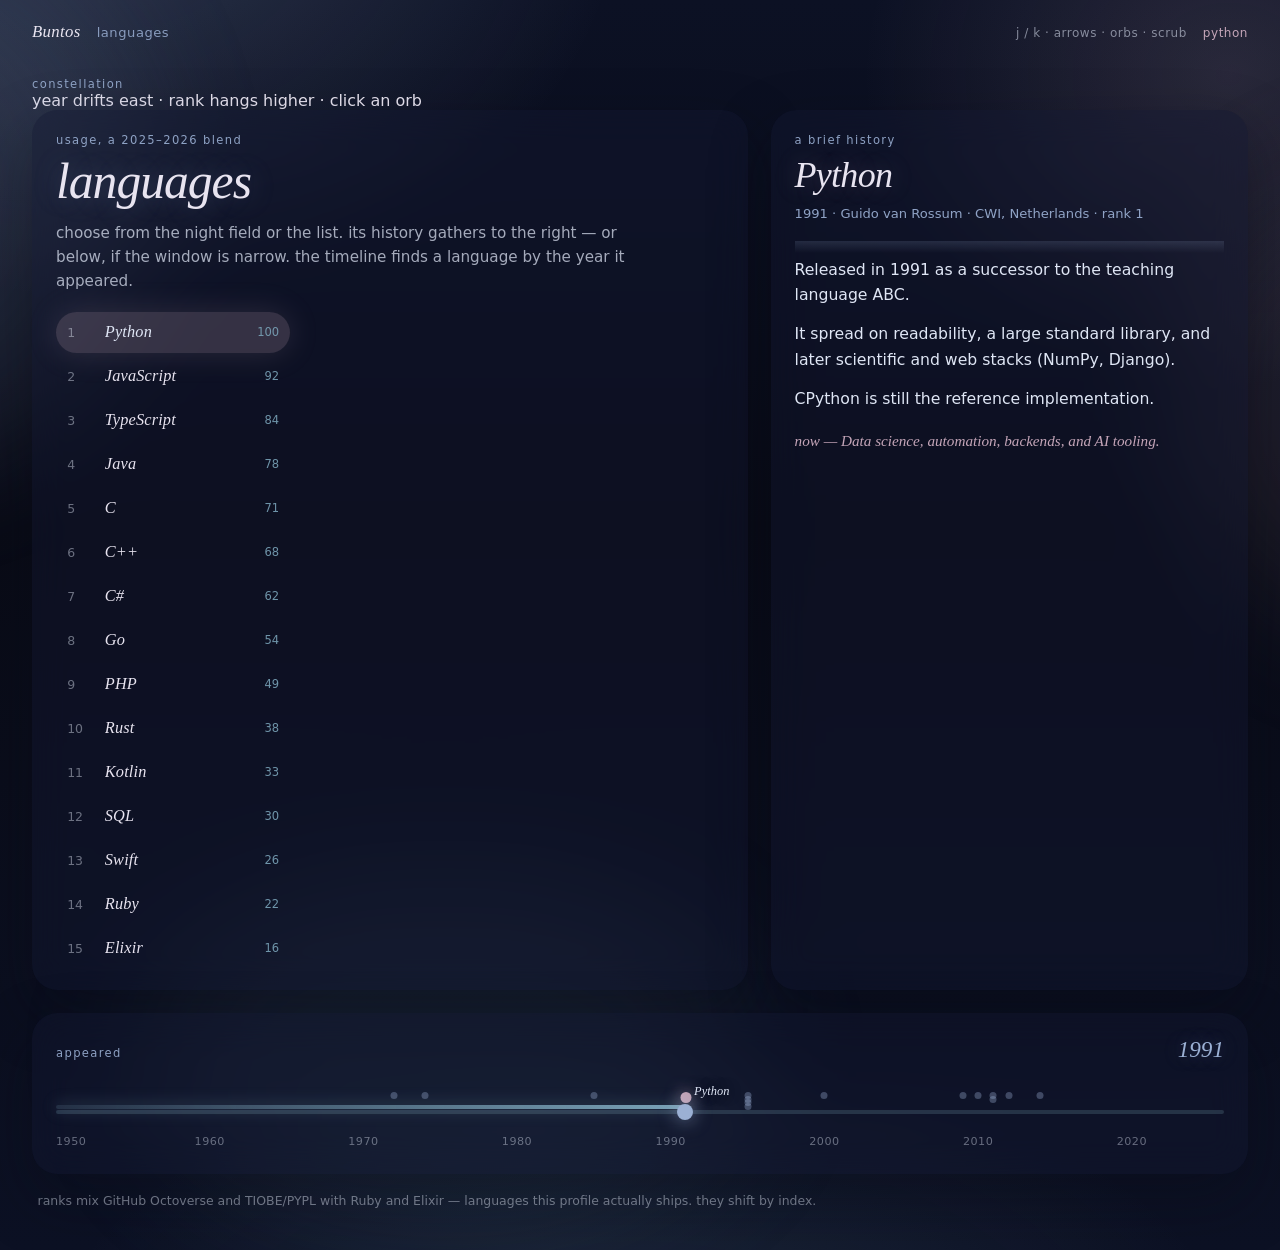
==== commit d0601f0c: "Add a clickable language constellation field to langs.html" ====
--- a/docs/langs.html
+++ b/docs/langs.html
@@ -18,15 +18,23 @@
     <a href="./">Buntos</a>
     <span class="rail-mark">languages</span>
     <span class="rail-spacer"></span>
-    <span class="rail-keys">j / k · arrows · scrub</span>
-    <span class="rail-live">drift</span>
+    <span class="rail-keys">j / k · arrows · orbs · scrub</span>
+    <span class="rail-live">python</span>
   </header>
+
+  <section class="sky-wrap" aria-labelledby="sky-title">
+    <div class="sky-head">
+      <p class="kicker" id="sky-title">constellation</p>
+      <p class="sky-hint">year drifts east · rank hangs higher · click an orb</p>
+    </div>
+    <div id="sky" class="sky" role="group" aria-label="Language constellation. Each orb is a language."></div>
+  </section>
 
   <main class="layout">
     <section class="panel chart" aria-labelledby="chart-title">
       <p class="kicker">usage, a 2025–2026 blend</p>
       <h1 id="chart-title">languages</h1>
-      <p class="lede">choose a language. its history gathers to the right — or below, if the window is narrow. the timeline finds a language by the year it appeared.</p>
+      <p class="lede">choose from the night field or the list. its history gathers to the right — or below, if the window is narrow. the timeline finds a language by the year it appeared.</p>
       <ol id="rank" class="rank" role="listbox" aria-label="Languages by blended usage rank" aria-activedescendant=""></ol>
     </section>
 
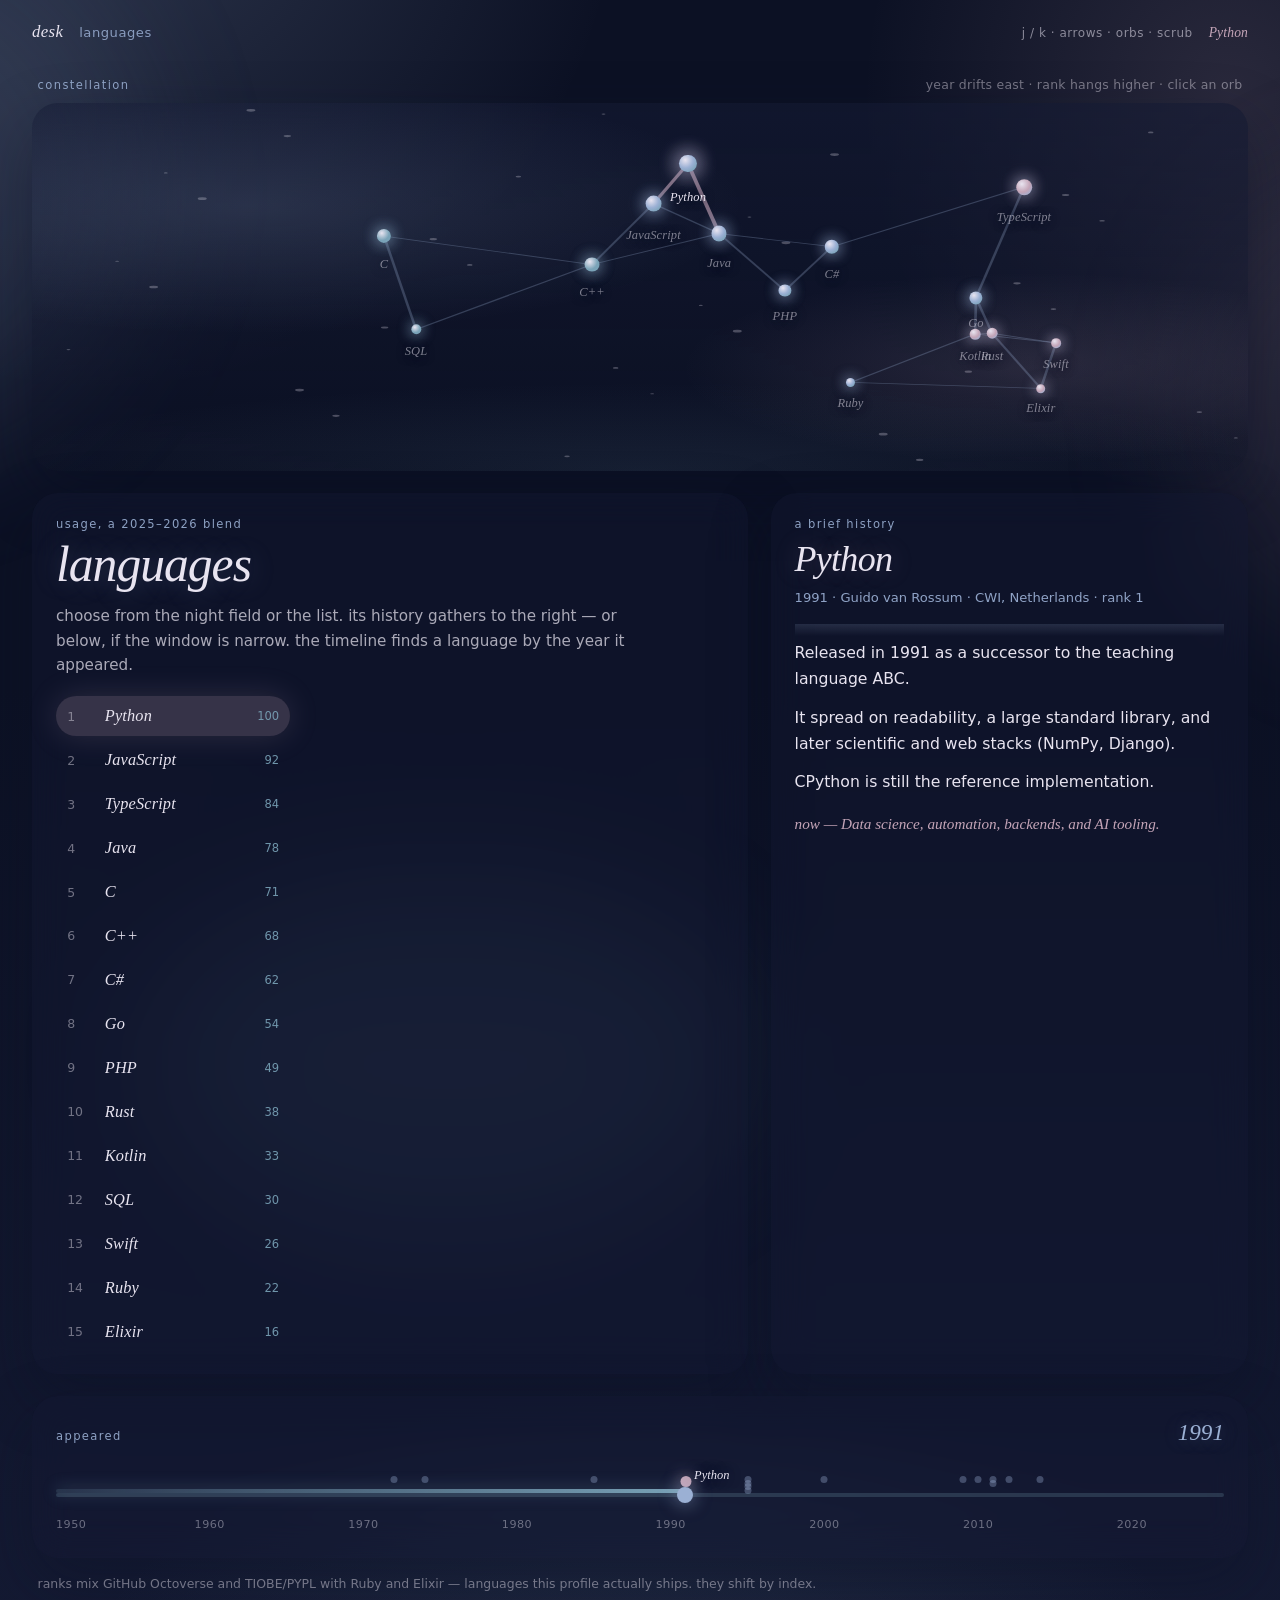
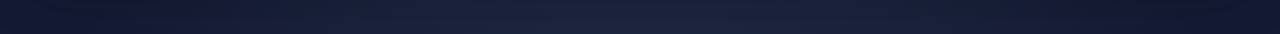
==== commit 8e522083: "Point Lang at the sky and flesh out bot desk copy." ====
--- a/docs/langs.html
+++ b/docs/langs.html
@@ -15,7 +15,7 @@
   </div>
 
   <header class="rail">
-    <a href="./">Buntos</a>
+    <a href="./">desk</a>
     <span class="rail-mark">languages</span>
     <span class="rail-spacer"></span>
     <span class="rail-keys">j / k · arrows · orbs · scrub</span>
--- a/docs/langs.css
+++ b/docs/langs.css
@@ -1,10 +1,8 @@
 :root {
   color-scheme: dark;
-  --night: #090b16;
   --fog: #0c1124;
   --mist: #141a33;
   --ink: #e8e4f0;
-  --veil: #dfe6f5;
   --rose: #c4a5b8;
   --water: #7aa3b8;
   --bloom: #9bb0d4;
@@ -24,7 +22,7 @@
 html,
 body {
   min-height: 100%;
-  background: var(--night);
+  background: var(--fog);
   color: var(--ink);
   font-family: var(--sans);
 }
@@ -37,7 +35,7 @@
     radial-gradient(ellipse 70% 55% at 8% -8%, rgba(155, 176, 212, 0.22), transparent 58%),
     radial-gradient(ellipse 55% 48% at 96% 6%, rgba(196, 165, 184, 0.16), transparent 52%),
     radial-gradient(ellipse 80% 40% at 50% 108%, rgba(122, 163, 184, 0.14), transparent 58%),
-    linear-gradient(180deg, var(--fog) 0%, var(--night) 42%, #0c1124 100%);
+    linear-gradient(180deg, var(--fog) 0%, #0c1124 42%, var(--mist) 100%);
 }
 
 .sr-only {
@@ -124,7 +122,7 @@
   display: flex;
   align-items: baseline;
   gap: 1rem;
-  color: var(--veil);
+  color: var(--ink);
   font-size: 0.82rem;
   letter-spacing: 0.04em;
   text-transform: lowercase;
@@ -154,20 +152,188 @@
 .rail-spacer { flex: 1; }
 
 .rail-keys {
-  color: rgba(223, 230, 245, 0.55);
+  color: rgba(232, 228, 240, 0.55);
   font-size: 0.75rem;
 }
 
 .rail-live {
   color: var(--rose);
-  font-size: 0.75rem;
+  font-family: var(--serif);
+  font-style: italic;
+  font-size: 0.85rem;
+  letter-spacing: 0.01em;
+  text-transform: none;
 }
 
 .layout,
 .time,
-.footnote {
+.footnote,
+.sky-wrap {
   position: relative;
   z-index: 2;
+}
+
+.sky-wrap {
+  margin-bottom: 1.4rem;
+}
+
+.sky-head {
+  display: flex;
+  align-items: baseline;
+  justify-content: space-between;
+  gap: 1rem;
+  margin: 0 0.35rem 0.7rem;
+}
+
+.sky-hint {
+  color: rgba(232, 228, 240, 0.45);
+  font-size: 0.78rem;
+  letter-spacing: 0.02em;
+}
+
+.sky {
+  position: relative;
+  height: clamp(15.5rem, 36vw, 23rem);
+  border-radius: 1.6rem;
+  overflow: hidden;
+  background:
+    radial-gradient(ellipse 70% 60% at 18% 28%, rgba(155, 176, 212, 0.16), transparent 58%),
+    radial-gradient(ellipse 55% 50% at 82% 72%, rgba(196, 165, 184, 0.14), transparent 52%),
+    radial-gradient(ellipse 90% 40% at 50% 100%, rgba(122, 163, 184, 0.1), transparent 60%),
+    linear-gradient(180deg, rgba(20, 26, 51, 0.62), rgba(12, 17, 36, 0.38));
+  box-shadow: 0 24px 60px rgba(12, 17, 36, 0.35);
+}
+
+.sky-field {
+  position: absolute;
+  inset: 0;
+  animation: field-drift 48s ease-in-out infinite;
+}
+
+@keyframes field-drift {
+  0%, 100% { transform: translate(0, 0); }
+  50% { transform: translate(0.55%, -1.15%); }
+}
+
+.sky-svg {
+  position: absolute;
+  inset: 0;
+  width: 100%;
+  height: 100%;
+  pointer-events: none;
+}
+
+.speck {
+  fill: rgba(232, 228, 240, 0.28);
+}
+
+.sky-link {
+  stroke: rgba(155, 176, 212, 0.28);
+  stroke-width: 0.22;
+}
+
+.sky-link.is-on {
+  stroke: rgba(196, 165, 184, 0.62);
+  stroke-width: 0.34;
+}
+
+.star {
+  position: absolute;
+  width: calc(var(--star-r) * 2.35rem);
+  height: calc(var(--star-r) * 2.35rem);
+  transform: translate(-50%, -50%);
+  border: 0;
+  padding: 0;
+  background: transparent;
+  color: inherit;
+  cursor: pointer;
+  touch-action: manipulation;
+}
+
+.star:focus-visible {
+  outline: none;
+}
+
+.star-halo {
+  position: absolute;
+  left: 50%;
+  top: 50%;
+  width: calc(var(--star-r) * 2.15rem);
+  height: calc(var(--star-r) * 2.15rem);
+  transform: translate(-50%, -50%);
+  border-radius: 50%;
+  background: radial-gradient(circle, rgba(155, 176, 212, 0.38), transparent 68%);
+  opacity: 0.72;
+  filter: blur(5px);
+  animation: halo-breathe 9s ease-in-out infinite;
+}
+
+.star.era-early .star-halo {
+  background: radial-gradient(circle, rgba(122, 163, 184, 0.42), transparent 68%);
+}
+
+.star.era-late .star-halo {
+  background: radial-gradient(circle, rgba(196, 165, 184, 0.4), transparent 68%);
+}
+
+@keyframes halo-breathe {
+  0%, 100% { opacity: 0.55; transform: translate(-50%, -50%) scale(1); }
+  50% { opacity: 0.9; transform: translate(-50%, -50%) scale(1.12); }
+}
+
+.star-core {
+  position: absolute;
+  left: 50%;
+  top: 50%;
+  width: calc(var(--star-r) * 0.78rem);
+  height: calc(var(--star-r) * 0.78rem);
+  transform: translate(-50%, -50%);
+  border-radius: 50%;
+  background: radial-gradient(circle at 35% 30%, #e8e4f0, var(--bloom) 48%, var(--water) 82%);
+  box-shadow: 0 0 14px rgba(155, 176, 212, 0.55);
+}
+
+.star.era-early .star-core {
+  background: radial-gradient(circle at 35% 30%, #e8e4f0, var(--water) 55%, #7aa3b8 88%);
+}
+
+.star.era-late .star-core {
+  background: radial-gradient(circle at 35% 30%, #e8e4f0, var(--rose) 52%, var(--bloom) 88%);
+}
+
+.star-name {
+  position: absolute;
+  left: 50%;
+  top: calc(100% - 0.05rem);
+  transform: translateX(-50%);
+  color: rgba(232, 228, 240, 0.52);
+  font-family: var(--serif);
+  font-style: italic;
+  font-size: 0.78rem;
+  letter-spacing: 0.01em;
+  white-space: nowrap;
+  pointer-events: none;
+  text-shadow: 0 1px 10px rgba(12, 17, 36, 0.95);
+}
+
+.star:hover .star-name,
+.star:focus-visible .star-name,
+.star.is-on .star-name {
+  color: var(--ink);
+}
+
+.star.is-on {
+  z-index: 2;
+}
+
+.star.is-on .star-core {
+  box-shadow: 0 0 22px rgba(196, 165, 184, 0.85);
+}
+
+.star:hover .star-halo,
+.star:focus-visible .star-halo,
+.star.is-on .star-halo {
+  opacity: 1;
 }
 
 .layout {
@@ -180,7 +346,7 @@
   background: rgba(20, 26, 51, 0.42);
   border-radius: 1.6rem;
   padding: 1.45rem 1.5rem 1.35rem;
-  box-shadow: 0 24px 60px rgba(9, 11, 22, 0.35);
+  box-shadow: 0 24px 60px rgba(12, 17, 36, 0.35);
   backdrop-filter: blur(18px);
 }
 
@@ -205,7 +371,7 @@
 
 .lede {
   margin: 0.7rem 0 1.15rem;
-  color: rgba(223, 230, 245, 0.72);
+  color: rgba(232, 228, 240, 0.72);
   font-size: 0.95rem;
   line-height: 1.6;
   max-width: 38rem;
@@ -248,7 +414,7 @@
 }
 
 .n {
-  color: rgba(223, 230, 245, 0.45);
+  color: rgba(232, 228, 240, 0.45);
   font-size: 0.78rem;
 }
 
@@ -264,13 +430,13 @@
 }
 
 .row[aria-selected="true"] .lang {
-  color: var(--veil);
+  color: var(--ink);
 }
 
 .track {
   height: 7px;
   border-radius: 999px;
-  background: rgba(9, 11, 22, 0.45);
+  background: rgba(12, 17, 36, 0.45);
   overflow: hidden;
 }
 
@@ -326,7 +492,7 @@
 }
 
 .dock-body p {
-  color: var(--veil);
+  color: var(--ink);
   font-size: 0.98rem;
   line-height: 1.65;
 }
@@ -409,12 +575,12 @@
 .mark-lab {
   position: absolute;
   top: -0.15rem;
-  color: var(--veil);
+  color: var(--ink);
   font-family: var(--serif);
   font-style: italic;
   font-size: 0.78rem;
   white-space: nowrap;
-  text-shadow: 0 0 12px rgba(9, 11, 22, 0.8);
+  text-shadow: 0 0 12px rgba(12, 17, 36, 0.8);
 }
 
 .time-track input[type="range"] {
@@ -481,7 +647,7 @@
   position: relative;
   height: 1.1rem;
   margin-top: 0.4rem;
-  color: rgba(223, 230, 245, 0.42);
+  color: rgba(232, 228, 240, 0.42);
   font-size: 0.7rem;
   letter-spacing: 0.04em;
 }
@@ -498,13 +664,15 @@
 
 .footnote {
   margin: 1.1rem 0.35rem 0.5rem;
-  color: rgba(223, 230, 245, 0.45);
+  color: rgba(232, 228, 240, 0.45);
   font-size: 0.78rem;
   line-height: 1.5;
 }
 
 @media (prefers-reduced-motion: reduce) {
-  .orb {
+  .orb,
+  .sky-field,
+  .star-halo {
     animation: none;
   }
 
@@ -530,6 +698,10 @@
 
   .dock {
     min-height: 0;
+  }
+
+  .sky {
+    height: clamp(14rem, 52vw, 20rem);
   }
 }
 
@@ -562,4 +734,18 @@
   .time-decades span:nth-child(even) {
     display: none;
   }
-}
+
+  .sky-hint {
+    display: none;
+  }
+
+  .star-name {
+    opacity: 0;
+  }
+
+  .star.is-on .star-name,
+  .star:hover .star-name,
+  .star:focus-visible .star-name {
+    opacity: 1;
+  }
+}
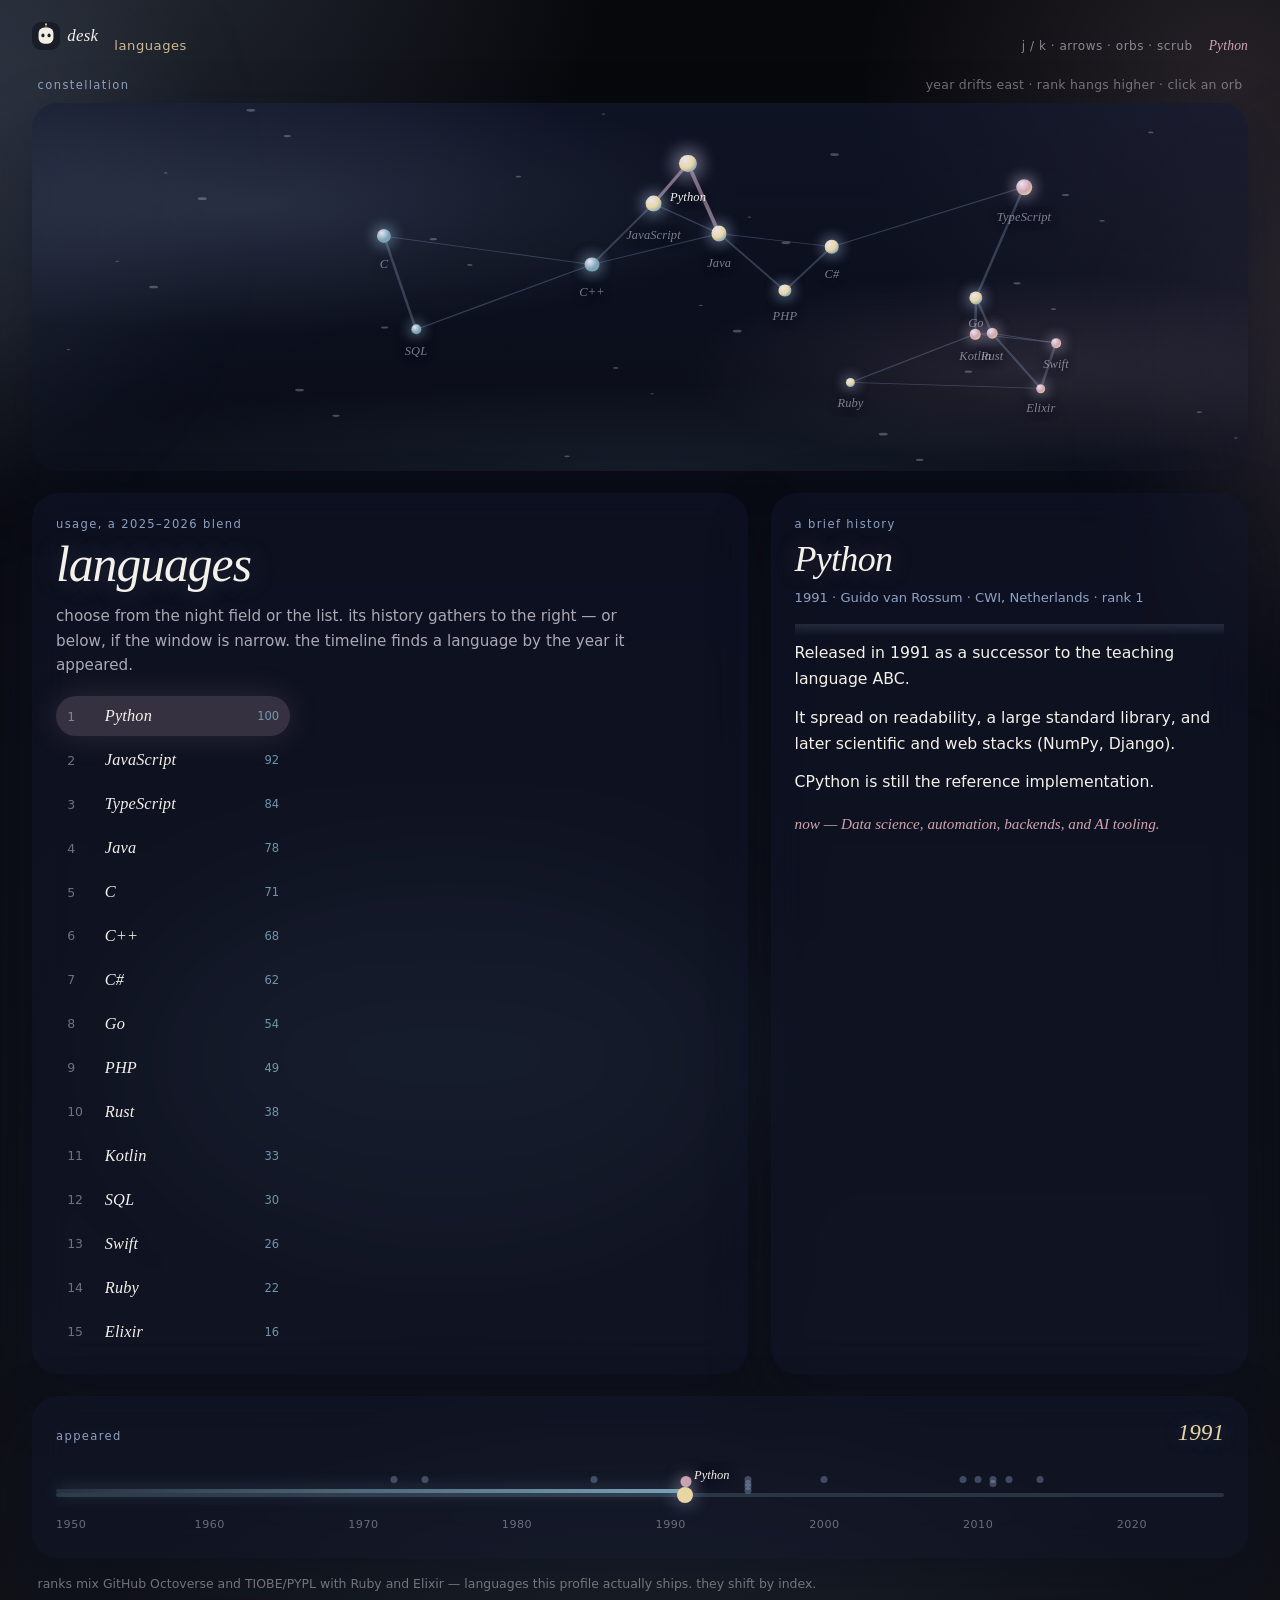
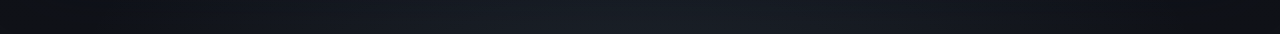
==== commit 231b76a9: "Align the language sky with the Grok-bot desk." ====
--- a/docs/langs.html
+++ b/docs/langs.html
@@ -5,6 +5,8 @@
   <meta name="viewport" content="width=device-width, initial-scale=1" />
   <title>languages · buntos</title>
   <meta name="description" content="Most-used programming languages, ranked, with a brief history of each." />
+  <meta name="theme-color" content="#07080c" />
+  <link rel="icon" href="./bots/desk.svg" type="image/svg+xml" />
   <link rel="stylesheet" href="./langs.css" />
 </head>
 <body>
@@ -15,7 +17,10 @@
   </div>
 
   <header class="rail">
-    <a href="./">desk</a>
+    <a class="rail-home" href="./">
+      <img src="./bots/desk.svg" width="28" height="28" alt="" />
+      desk
+    </a>
     <span class="rail-mark">languages</span>
     <span class="rail-spacer"></span>
     <span class="rail-keys">j / k · arrows · orbs · scrub</span>
--- a/docs/langs.css
+++ b/docs/langs.css
@@ -1,11 +1,11 @@
 :root {
   color-scheme: dark;
-  --fog: #0c1124;
-  --mist: #141a33;
-  --ink: #e8e4f0;
-  --rose: #c4a5b8;
+  --fog: #07080c;
+  --mist: #101218;
+  --ink: #f4f1ea;
+  --rose: #d0a4b0;
   --water: #7aa3b8;
-  --bloom: #9bb0d4;
+  --bloom: #e8d5a3;
   --serif: Georgia, "Iowan Old Style", "Palatino Linotype", Palatino, serif;
   --sans: system-ui, -apple-system, "Segoe UI", sans-serif;
   --gutter: 2rem;
@@ -35,7 +35,7 @@
     radial-gradient(ellipse 70% 55% at 8% -8%, rgba(155, 176, 212, 0.22), transparent 58%),
     radial-gradient(ellipse 55% 48% at 96% 6%, rgba(196, 165, 184, 0.16), transparent 52%),
     radial-gradient(ellipse 80% 40% at 50% 108%, rgba(122, 163, 184, 0.14), transparent 58%),
-    linear-gradient(180deg, var(--fog) 0%, #0c1124 42%, var(--mist) 100%);
+    linear-gradient(180deg, var(--fog) 0%, #0b0d14 42%, var(--mist) 100%);
 }
 
 .sr-only {
@@ -136,6 +136,20 @@
   letter-spacing: 0.02em;
   text-decoration: none;
   text-transform: none;
+}
+
+.rail-home {
+  display: inline-flex;
+  align-items: center;
+  gap: 0.45rem;
+}
+
+.rail-home img {
+  display: block;
+  width: 28px;
+  height: 28px;
+  border-radius: 9px;
+  background: rgba(20, 23, 34, 0.7);
 }
 
 .rail a:hover,
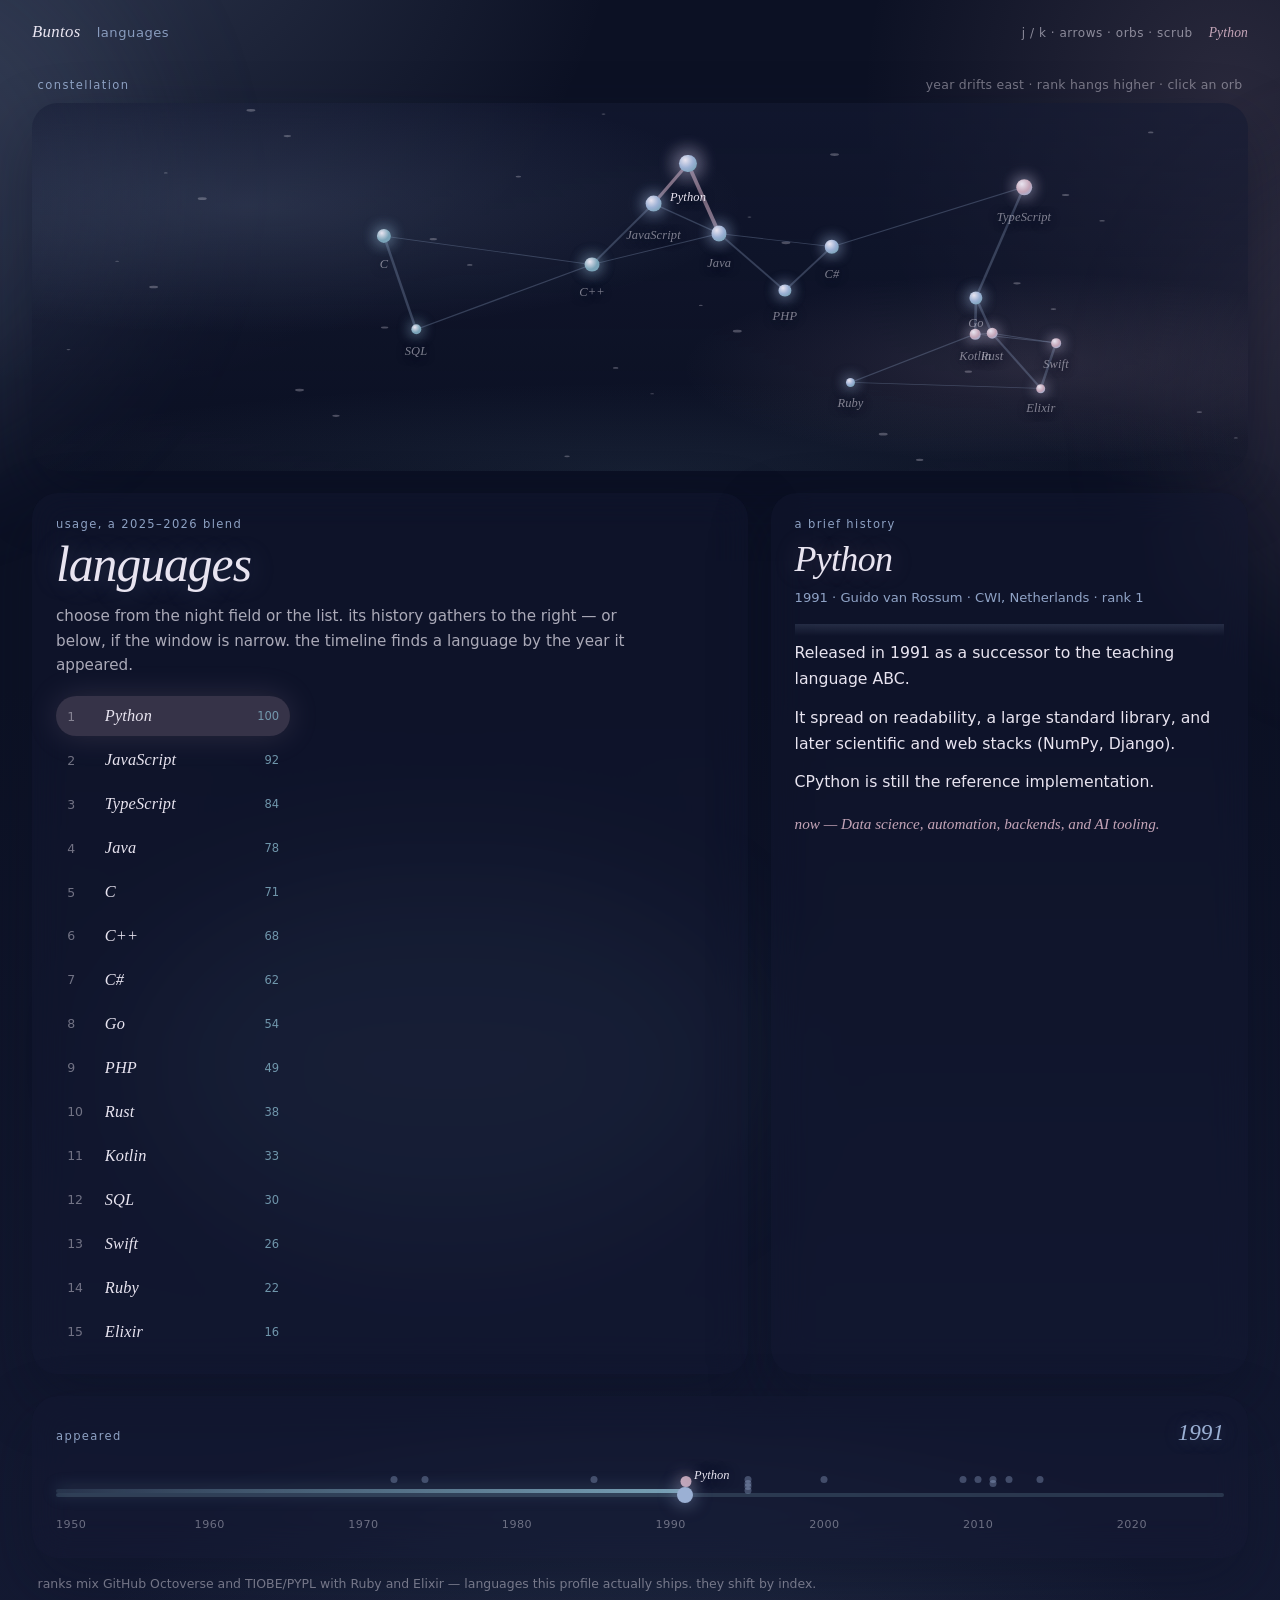
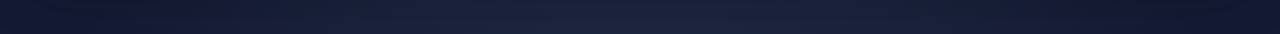
==== commit 7b072185: "Restore the original language-sky profile and field home. Co-authored-by: Cursor <cursoragent@cursor" ====
--- a/docs/langs.html
+++ b/docs/langs.html
@@ -5,8 +5,6 @@
   <meta name="viewport" content="width=device-width, initial-scale=1" />
   <title>languages · buntos</title>
   <meta name="description" content="Most-used programming languages, ranked, with a brief history of each." />
-  <meta name="theme-color" content="#07080c" />
-  <link rel="icon" href="./bots/desk.svg" type="image/svg+xml" />
   <link rel="stylesheet" href="./langs.css" />
 </head>
 <body>
@@ -17,10 +15,7 @@
   </div>
 
   <header class="rail">
-    <a class="rail-home" href="./">
-      <img src="./bots/desk.svg" width="28" height="28" alt="" />
-      desk
-    </a>
+    <a href="./">Buntos</a>
     <span class="rail-mark">languages</span>
     <span class="rail-spacer"></span>
     <span class="rail-keys">j / k · arrows · orbs · scrub</span>
--- a/docs/langs.css
+++ b/docs/langs.css
@@ -1,11 +1,11 @@
 :root {
   color-scheme: dark;
-  --fog: #07080c;
-  --mist: #101218;
-  --ink: #f4f1ea;
-  --rose: #d0a4b0;
+  --fog: #0c1124;
+  --mist: #141a33;
+  --ink: #e8e4f0;
+  --rose: #c4a5b8;
   --water: #7aa3b8;
-  --bloom: #e8d5a3;
+  --bloom: #9bb0d4;
   --serif: Georgia, "Iowan Old Style", "Palatino Linotype", Palatino, serif;
   --sans: system-ui, -apple-system, "Segoe UI", sans-serif;
   --gutter: 2rem;
@@ -35,7 +35,7 @@
     radial-gradient(ellipse 70% 55% at 8% -8%, rgba(155, 176, 212, 0.22), transparent 58%),
     radial-gradient(ellipse 55% 48% at 96% 6%, rgba(196, 165, 184, 0.16), transparent 52%),
     radial-gradient(ellipse 80% 40% at 50% 108%, rgba(122, 163, 184, 0.14), transparent 58%),
-    linear-gradient(180deg, var(--fog) 0%, #0b0d14 42%, var(--mist) 100%);
+    linear-gradient(180deg, var(--fog) 0%, #0c1124 42%, var(--mist) 100%);
 }
 
 .sr-only {
@@ -136,20 +136,6 @@
   letter-spacing: 0.02em;
   text-decoration: none;
   text-transform: none;
-}
-
-.rail-home {
-  display: inline-flex;
-  align-items: center;
-  gap: 0.45rem;
-}
-
-.rail-home img {
-  display: block;
-  width: 28px;
-  height: 28px;
-  border-radius: 9px;
-  background: rgba(20, 23, 34, 0.7);
 }
 
 .rail a:hover,
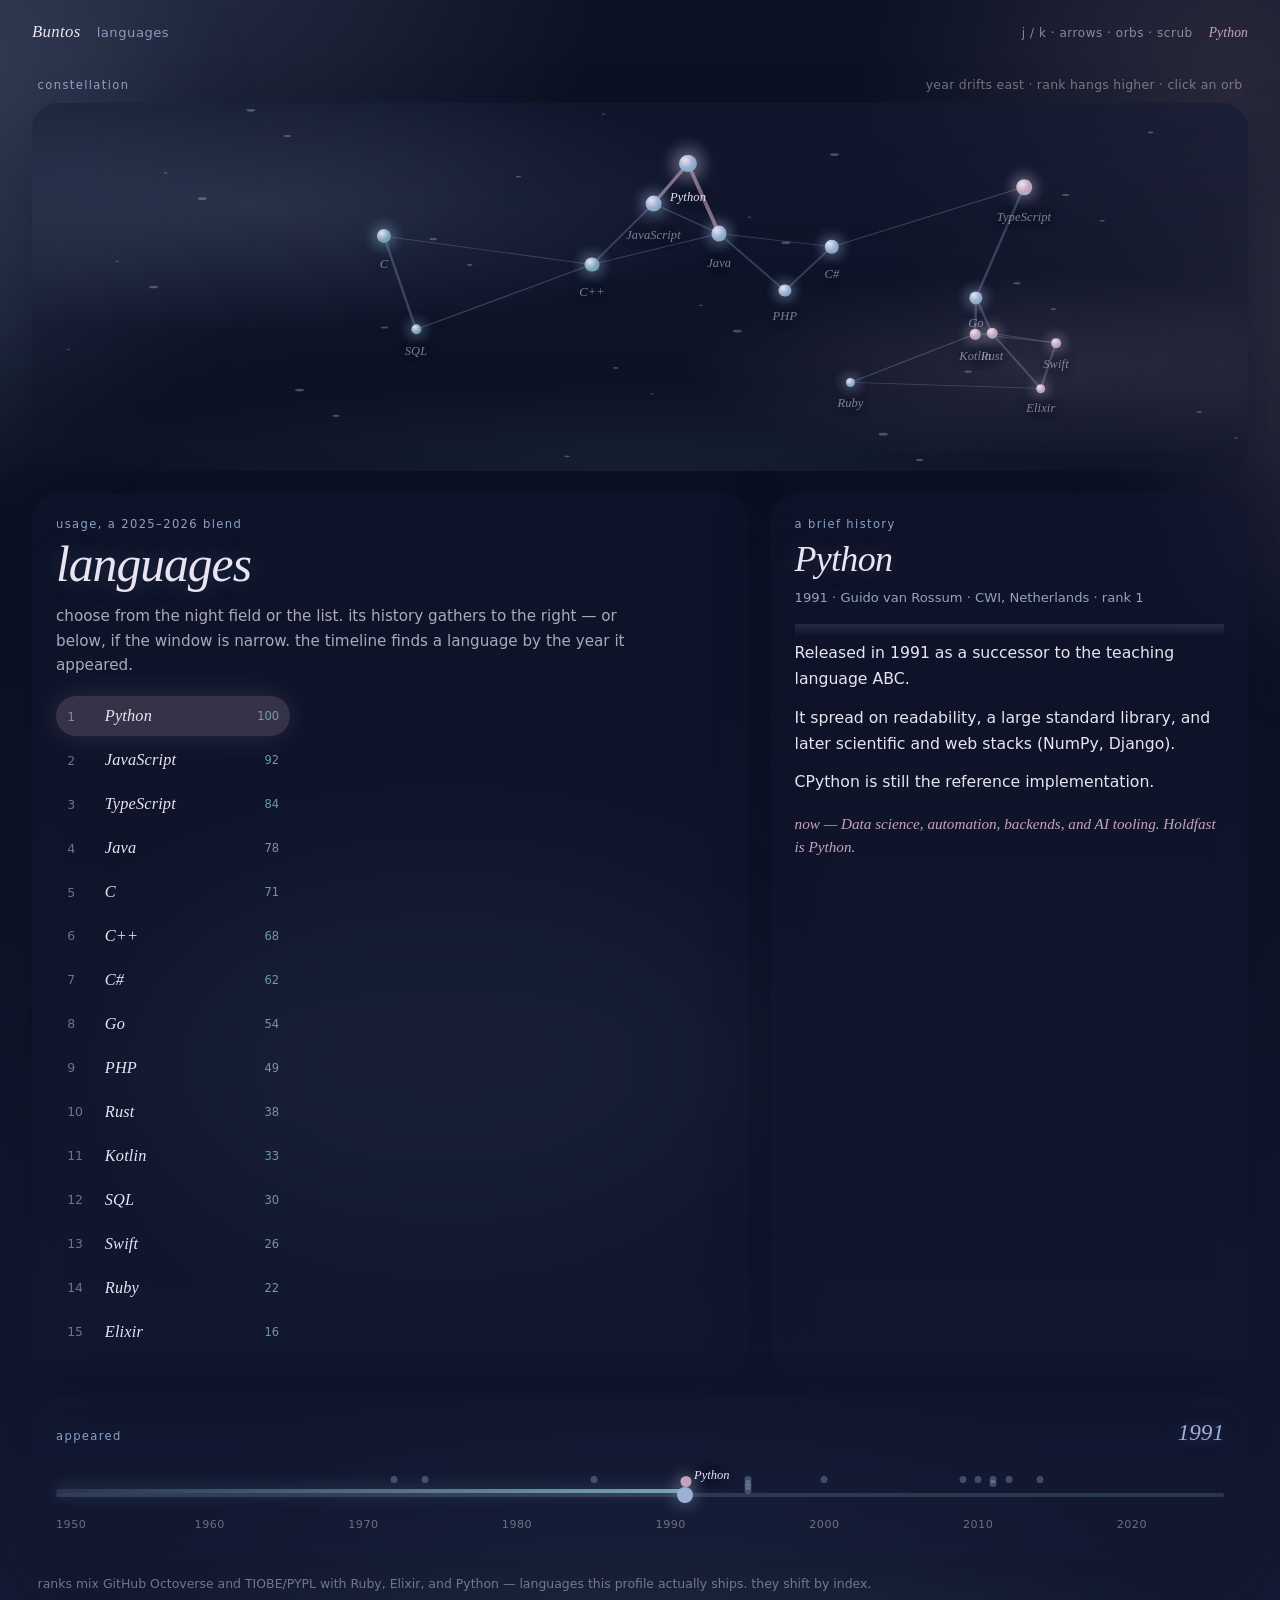
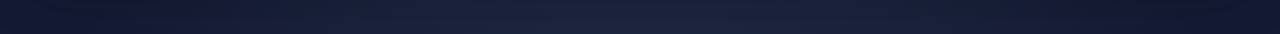
==== commit c7808b6b: "Put Holdfast, SpecPulse, and RingZero on the language-sky desk. Co-authored-by: Cursor <cursoragent@" ====
--- a/docs/langs.html
+++ b/docs/langs.html
@@ -70,7 +70,7 @@
     </div>
   </section>
 
-  <p class="footnote">ranks mix GitHub Octoverse and TIOBE/PYPL with Ruby and Elixir — languages this profile actually ships. they shift by index.</p>
+  <p class="footnote">ranks mix GitHub Octoverse and TIOBE/PYPL with Ruby, Elixir, and Python — languages this profile actually ships. they shift by index.</p>
 
   <noscript>
     <p class="footnote">javascript is needed to wander the list.</p>
